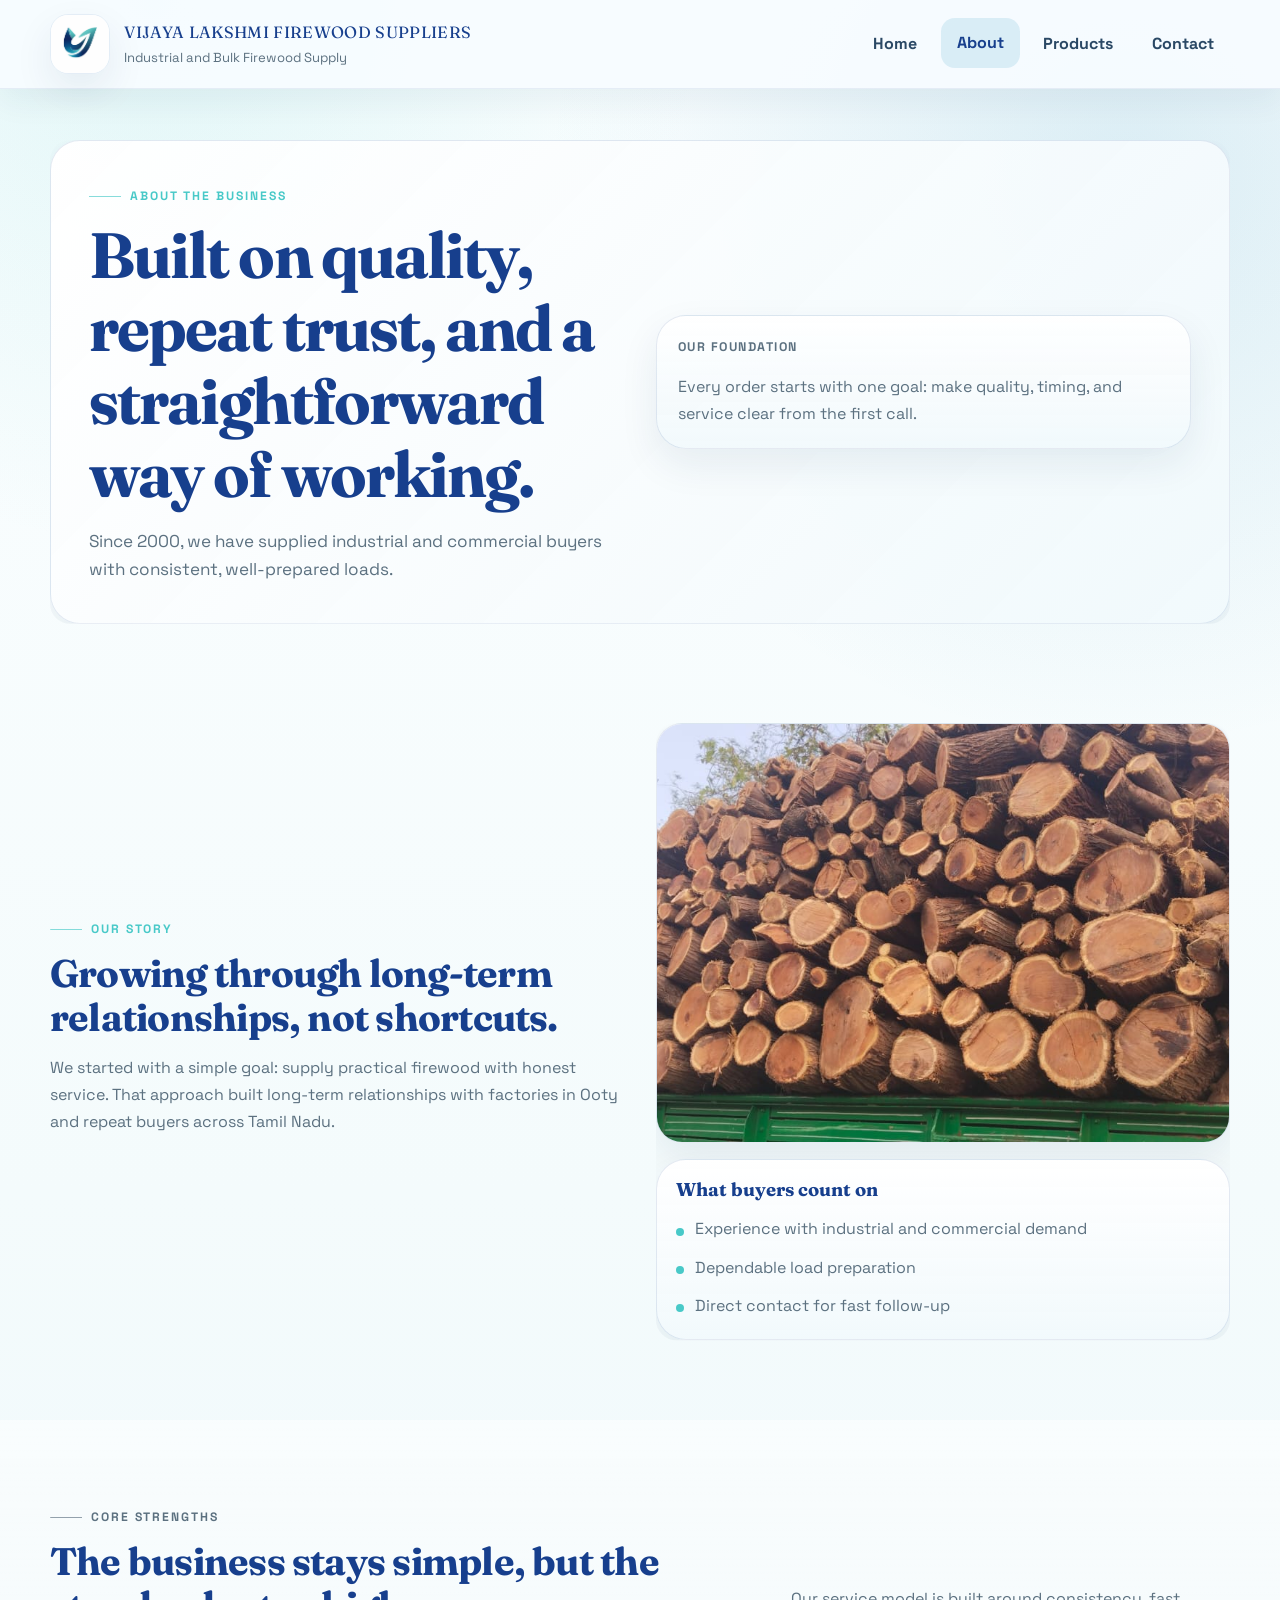
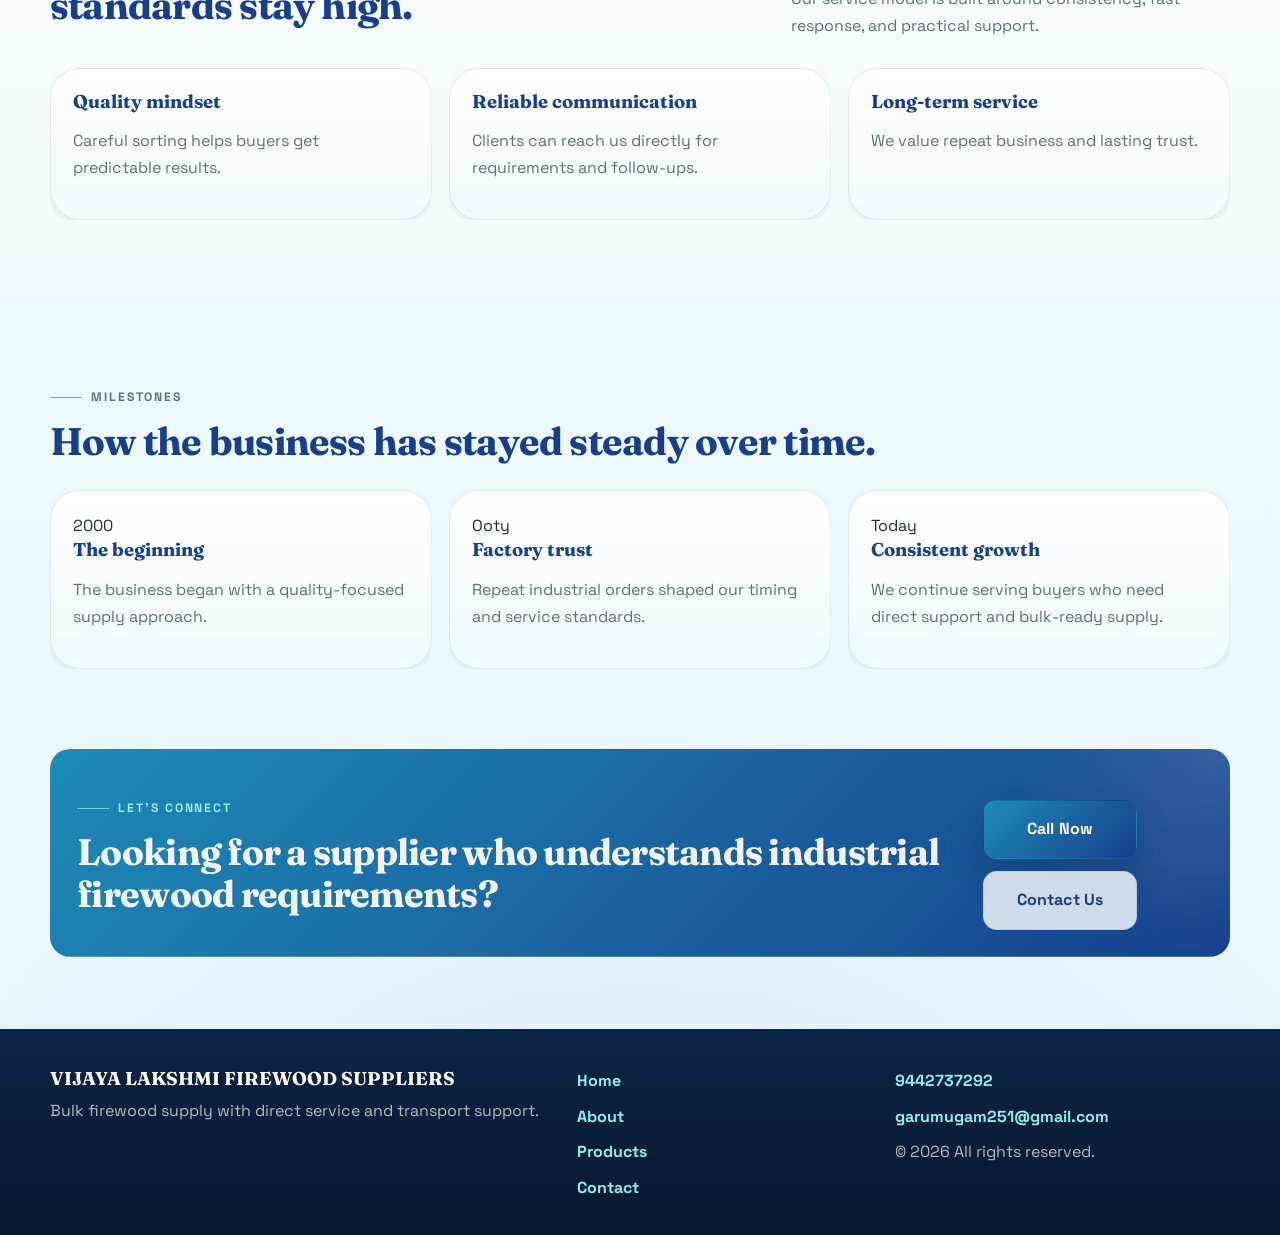
==== about.html @ 7704edf6 "update" ====
<!DOCTYPE html>
<html lang="en">
<head>
  <meta charset="UTF-8">
  <meta name="viewport" content="width=device-width, initial-scale=1.0">
  <title>About Us | VIJAYA LAKSHMI FIREWOOD SUPPLIERS</title>
  <meta name="description" content="Learn about VIJAYA LAKSHMI FIREWOOD SUPPLIERS, a quality-focused bulk firewood business serving industrial and commercial buyers since 2000.">
  <meta name="keywords" content="about firewood supplier, industrial firewood Tamil Nadu, bulk firewood business, Ooty firewood supplier">
  <link rel="preconnect" href="https://fonts.googleapis.com">
  <link rel="preconnect" href="https://fonts.gstatic.com" crossorigin>
  <link href="https://fonts.googleapis.com/css2?family=Fraunces:opsz,wght@9..144,600;9..144,700&family=Space+Grotesk:wght@400;500;700&display=swap" rel="stylesheet">
  <link rel="stylesheet" href="assets/css/styles.css">
</head>
<body data-page="about">
  <header class="site-header">
    <div class="container header-wrap">
      <a href="index.html" class="brand" aria-label="VIJAYA LAKSHMI FIREWOOD SUPPLIERS home">
        <img class="brand-logo" src="assets/images/business-logo.jpg" alt="VIJAYA LAKSHMI FIREWOOD SUPPLIERS logo">
        <span class="brand-copy">
          <span class="brand-name">VIJAYA LAKSHMI FIREWOOD SUPPLIERS</span>
          <span class="brand-tag">Industrial and Bulk Firewood Supply</span>
        </span>
      </a>

      <button class="nav-toggle" type="button" aria-expanded="false" aria-controls="primaryNav" aria-label="Open navigation">
        <span></span>
        <span></span>
        <span></span>
      </button>

      <div class="nav-panel" id="primaryNav">
        <nav class="site-nav" aria-label="Main navigation">
          <a data-page="home" href="index.html">Home</a>
          <a data-page="about" href="about.html">About</a>
          <a data-page="services" href="services.html">Products</a>
          <a data-page="contact" href="contact.html">Contact</a>
        </nav>
      </div>
    </div>
  </header>

  <main>
    <section class="page-hero">
      <div class="container page-hero-shell" data-reveal>
        <div>
          <p class="eyebrow">About the business</p>
          <h1>Built on quality, repeat trust, and a straightforward way of working.</h1>
          <p class="lead">Since 2000, we have supplied industrial and commercial buyers with consistent, well-prepared loads.</p>
        </div>
        <div class="hero-side-card">
          <p class="hero-side-label">Our foundation</p>
          <p>Every order starts with one goal: make quality, timing, and service clear from the first call.</p>
        </div>
      </div>
    </section>

    <section class="section">
      <div class="container split-layout">
        <div data-reveal>
          <p class="eyebrow">Our story</p>
          <h2>Growing through long-term relationships, not shortcuts.</h2>
          <p class="section-copy">We started with a simple goal: supply practical firewood with honest service. That approach built long-term relationships with factories in Ooty and repeat buyers across Tamil Nadu.</p>
        </div>

        <div class="visual-stack" data-reveal>
          <div class="visual-box">
            <img src="assets/images/about-firewood.jpg" alt="Organized stock of industrial firewood ready for supply">
          </div>
          <div class="feature-panel">
            <h3>What buyers count on</h3>
            <ul class="feature-list">
              <li>Experience with industrial and commercial demand</li>
              <li>Dependable load preparation</li>
              <li>Direct contact for fast follow-up</li>
            </ul>
          </div>
        </div>
      </div>
    </section>

    <section class="section section-soft">
      <div class="container">
        <div class="section-head section-head-split" data-reveal>
          <div>
            <p class="eyebrow">Core strengths</p>
            <h2>The business stays simple, but the standards stay high.</h2>
          </div>
          <p>Our service model is built around consistency, fast response, and practical support.</p>
        </div>

        <div class="card-grid" data-stagger>
          <article class="info-card" data-reveal>
            <h3>Quality mindset</h3>
            <p>Careful sorting helps buyers get predictable results.</p>
          </article>
          <article class="info-card" data-reveal>
            <h3>Reliable communication</h3>
            <p>Clients can reach us directly for requirements and follow-ups.</p>
          </article>
          <article class="info-card" data-reveal>
            <h3>Long-term service</h3>
            <p>We value repeat business and lasting trust.</p>
          </article>
        </div>
      </div>
    </section>

    <section class="section">
      <div class="container">
        <div class="section-head" data-reveal>
          <p class="eyebrow">Milestones</p>
          <h2>How the business has stayed steady over time.</h2>
        </div>

        <div class="timeline-grid" data-stagger>
          <article class="timeline-card" data-reveal>
            <span>2000</span>
            <h3>The beginning</h3>
            <p>The business began with a quality-focused supply approach.</p>
          </article>
          <article class="timeline-card" data-reveal>
            <span>Ooty</span>
            <h3>Factory trust</h3>
            <p>Repeat industrial orders shaped our timing and service standards.</p>
          </article>
          <article class="timeline-card" data-reveal>
            <span>Today</span>
            <h3>Consistent growth</h3>
            <p>We continue serving buyers who need direct support and bulk-ready supply.</p>
          </article>
        </div>
      </div>
    </section>

    <section class="cta-strip">
      <div class="container cta-strip-wrap" data-reveal>
        <div>
          <p class="eyebrow">Let's connect</p>
          <h2>Looking for a supplier who understands industrial firewood requirements?</h2>
        </div>
        <div class="hero-actions">
          <a class="btn btn-primary" href="tel:+919442737292">Call Now</a>
          <a class="btn btn-secondary" href="contact.html">Contact Us</a>
        </div>
      </div>
    </section>
  </main>

  <footer class="site-footer">
    <div class="container footer-grid">
      <div class="footer-brand">
        <h3>VIJAYA LAKSHMI FIREWOOD SUPPLIERS</h3>
        <p>Bulk firewood supply with direct service and transport support.</p>
      </div>
      <div class="footer-links">
        <a href="index.html">Home</a>
        <a href="about.html">About</a>
        <a href="services.html">Products</a>
        <a href="contact.html">Contact</a>
      </div>
      <div class="footer-contact">
        <a href="tel:+919442737292">9442737292</a>
        <a href="mailto:garumugam251@gmail.com">garumugam251@gmail.com</a>
        <p>&copy; <span id="year"></span> All rights reserved.</p>
      </div>
    </div>
  </footer>

  <script src="assets/js/script.js"></script>
</body>
</html>
---- assets/css/styles.css ----
:root {
  --bg: #f4fbfc;
  --bg-strong: #d8edf3;
  --surface: rgba(255, 255, 255, 0.95);
  --surface-strong: #ffffff;
  --surface-dark: #0f2f55;
  --text: #183343;
  --muted: #5c7180;
  --brand: #1d8bb8;
  --brand-strong: #173f8d;
  --accent: #48c9c8;
  --accent-soft: #d8f6f5;
  --border: rgba(23, 63, 141, 0.11);
  --shadow-soft: 0 16px 38px rgba(15, 47, 85, 0.08);
  --shadow-strong: 0 30px 72px rgba(15, 47, 85, 0.16);
  --radius-lg: 30px;
  --radius-md: 22px;
  --radius-sm: 14px;
  --container: 1180px;
}

*,
*::before,
*::after {
  box-sizing: border-box;
}

html {
  scroll-behavior: smooth;
}

body {
  margin: 0;
  font-family: "Space Grotesk", "Segoe UI", sans-serif;
  color: var(--text);
  line-height: 1.68;
  min-height: 100vh;
  overflow-x: hidden;
  background:
    radial-gradient(circle at 12% 0%, rgba(72, 201, 200, 0.14), transparent 18%),
    radial-gradient(circle at 88% 6%, rgba(29, 139, 184, 0.14), transparent 20%),
    radial-gradient(circle at 50% 110%, rgba(23, 63, 141, 0.08), transparent 28%),
    linear-gradient(180deg, #fbfeff 0%, var(--bg) 42%, #e8f6fb 100%);
  animation: page-fade-in 0.45s ease-out both;
}

img {
  display: block;
  max-width: 100%;
}

a {
  color: inherit;
  text-decoration: none;
}

button,
input,
select,
textarea {
  font: inherit;
}

.container {
  width: min(100% - 2rem, var(--container));
  margin: 0 auto;
}

.site-header {
  position: sticky;
  top: 0;
  z-index: 30;
  backdrop-filter: blur(18px);
  background: rgba(248, 252, 255, 0.9);
  border-bottom: 1px solid rgba(23, 63, 141, 0.08);
  box-shadow: 0 12px 32px rgba(15, 47, 85, 0.06);
}

.header-wrap {
  display: flex;
  align-items: center;
  justify-content: space-between;
  gap: 1.25rem;
  min-height: 88px;
  position: relative;
}

.brand {
  display: flex;
  align-items: center;
  gap: 0.9rem;
  min-width: 0;
}

.brand-logo {
  width: 60px;
  height: 60px;
  flex: 0 0 auto;
  object-fit: cover;
  border-radius: 18px;
  border: 1px solid rgba(23, 63, 141, 0.08);
  box-shadow: var(--shadow-soft);
}

.brand-copy {
  display: flex;
  flex-direction: column;
  min-width: 0;
}

.brand-name {
  font-family: "Fraunces", Georgia, serif;
  font-size: 1.02rem;
  color: var(--brand-strong);
  letter-spacing: 0.02em;
}

.brand-tag {
  font-size: 0.82rem;
  color: var(--muted);
}

.nav-toggle {
  display: none;
  width: 48px;
  height: 48px;
  padding: 0;
  border: 1px solid rgba(23, 63, 141, 0.1);
  border-radius: 16px;
  background: rgba(255, 255, 255, 0.82);
  color: var(--brand-strong);
  cursor: pointer;
  box-shadow: 0 10px 20px rgba(15, 47, 85, 0.06);
}

.nav-toggle span {
  display: block;
  width: 18px;
  height: 2px;
  margin: 4px auto;
  border-radius: 999px;
  background: currentColor;
  transition: transform 0.25s ease, opacity 0.25s ease;
}

.nav-panel {
  display: flex;
  align-items: center;
  gap: 1rem;
}

.site-nav {
  display: flex;
  align-items: center;
  gap: 0.45rem;
}

.site-nav a {
  padding: 0.72rem 1rem;
  border-radius: 14px;
  font-weight: 700;
  color: #2a4865;
  transition: background-color 0.22s ease, color 0.22s ease, transform 0.22s ease, box-shadow 0.22s ease;
}

.site-nav a:hover,
.site-nav a.active {
  background: rgba(29, 139, 184, 0.13);
  color: var(--brand-strong);
  transform: translateY(-1px);
}

.hero,
.page-hero,
.section,
.cta-strip {
  position: relative;
  isolation: isolate;
}

.hero {
  padding: clamp(4.2rem, 8vw, 7rem) 0 4rem;
}

.hero-layout,
.split-layout,
.page-hero-shell,
.contact-grid {
  display: grid;
  grid-template-columns: repeat(2, minmax(0, 1fr));
  gap: 2rem;
  align-items: center;
}

.hero-panel,
.hero-visual,
.info-card,
.service-card,
.timeline-card,
.contact-card,
.map-card,
.feature-panel,
.hero-side-card,
.visual-box,
.stat-card,
.promise-card {
  background: linear-gradient(180deg, rgba(255, 255, 255, 0.97), rgba(241, 249, 252, 0.93));
  border: 1px solid var(--border);
  border-radius: var(--radius-lg);
  box-shadow: var(--shadow-soft);
  transition: transform 0.22s ease, box-shadow 0.22s ease, border-color 0.22s ease;
}

.hero-panel:hover,
.hero-visual:hover,
.info-card:hover,
.service-card:hover,
.timeline-card:hover,
.contact-card:hover,
.map-card:hover,
.feature-panel:hover,
.hero-side-card:hover,
.visual-box:hover,
.stat-card:hover,
.promise-card:hover,
.page-hero-shell:hover {
  transform: translateY(-4px);
  box-shadow: var(--shadow-strong);
  border-color: rgba(29, 139, 184, 0.16);
}

.hero-panel {
  padding: clamp(1.8rem, 3.2vw, 2.8rem);
}

.hero-home .hero-panel {
  position: relative;
  overflow: hidden;
}

.hero-home .hero-panel::after {
  content: "";
  position: absolute;
  inset: auto 0 0;
  height: 5px;
  background: linear-gradient(90deg, transparent, var(--accent), var(--brand), transparent);
}

.eyebrow {
  display: inline-flex;
  align-items: center;
  gap: 0.55rem;
  margin: 0 0 0.75rem;
  color: var(--accent);
  text-transform: uppercase;
  letter-spacing: 0.16em;
  font-size: 0.76rem;
  font-weight: 800;
}

.eyebrow::before {
  content: "";
  width: 2rem;
  height: 1px;
  background: currentColor;
  opacity: 0.65;
}

h1,
h2,
h3 {
  margin-top: 0;
  line-height: 1.14;
  font-family: "Fraunces", Georgia, serif;
  color: var(--brand-strong);
}

h1 {
  margin-bottom: 1rem;
  font-size: clamp(2.5rem, 5vw, 5.2rem);
  letter-spacing: -0.03em;
}

h2 {
  margin-bottom: 0.8rem;
  font-size: clamp(1.9rem, 3vw, 3.15rem);
  letter-spacing: -0.02em;
}

h3 {
  margin-bottom: 0.45rem;
  font-size: 1.16rem;
}

.lead,
.section-copy,
.section-head p,
.info-card p,
.service-content p,
.timeline-card p,
.feature-panel p,
.feature-list,
.process-list li p,
.contact-card p,
.map-card p,
.hero-side-card p,
.stat-card p,
.promise-card p {
  color: var(--muted);
}

.lead {
  margin: 0;
  max-width: 62ch;
  font-size: 1.07rem;
}

.hero-actions {
  display: flex;
  flex-wrap: wrap;
  gap: 0.8rem;
  margin-top: 1.5rem;
}

.btn {
  display: inline-flex;
  align-items: center;
  justify-content: center;
  min-width: 154px;
  padding: 0.92rem 1.28rem;
  border: 1px solid transparent;
  border-radius: 14px;
  font-weight: 700;
  letter-spacing: 0.01em;
  transition: transform 0.22s ease, box-shadow 0.22s ease, background-color 0.22s ease, border-color 0.22s ease;
}

.btn:hover {
  transform: translateY(-2px);
}

.btn-primary {
  color: #fffaf5;
  background: linear-gradient(135deg, var(--brand), var(--brand-strong));
  box-shadow: 0 16px 34px rgba(15, 45, 37, 0.24);
}

.btn-secondary {
  color: var(--brand-strong);
  background: rgba(255, 255, 255, 0.8);
  border-color: rgba(29, 139, 184, 0.14);
}

.btn-block {
  width: 100%;
  margin-top: 1rem;
}

.hero-tags {
  display: flex;
  flex-wrap: wrap;
  gap: 0.65rem;
  margin-top: 1.2rem;
}

.hero-tags span {
  display: inline-flex;
  align-items: center;
  padding: 0.45rem 0.8rem;
  border-radius: 999px;
  background: rgba(29, 139, 184, 0.07);
  border: 1px solid rgba(29, 139, 184, 0.08);
  color: var(--brand-strong);
  font-size: 0.84rem;
  font-weight: 700;
}

.stat-grid,
.card-grid,
.service-grid,
.timeline-grid,
.promise-grid {
  display: grid;
  grid-template-columns: repeat(3, minmax(0, 1fr));
  gap: 1.1rem;
}

.stat-grid {
  margin-top: 1.45rem;
}

.stat-card {
  padding: 1.05rem 1rem;
  border-radius: var(--radius-md);
}

.stat-label {
  display: inline-block;
  margin-bottom: 0.3rem;
  font-size: 0.75rem;
  font-weight: 800;
  color: var(--accent);
  letter-spacing: 0.12em;
  text-transform: uppercase;
}

.stat-card strong {
  display: block;
  color: var(--brand-strong);
  font-size: 1.12rem;
}

.stat-card p {
  margin: 0.35rem 0 0;
  font-size: 0.9rem;
}

.hero-visual {
  padding: 0.95rem;
}

.image-frame,
.visual-box {
  overflow: hidden;
  border-radius: calc(var(--radius-lg) - 4px);
}

.image-frame img,
.visual-box img,
.service-card img {
  width: 100%;
  height: 100%;
  object-fit: cover;
  object-position: center;
}

.hero-visual .image-frame {
  min-height: 460px;
}

.media-card {
  margin-top: 1rem;
  padding: 1rem 1.1rem;
  border-radius: var(--radius-md);
  background: linear-gradient(135deg, rgba(23, 63, 141, 0.96), rgba(15, 47, 85, 0.98));
  color: rgba(255, 252, 247, 0.92);
}

.media-card-label,
.hero-side-label {
  margin: 0 0 0.35rem;
  font-size: 0.78rem;
  font-weight: 800;
  letter-spacing: 0.12em;
  text-transform: uppercase;
  color: #9af1ef;
}

.media-card p:last-child {
  margin: 0;
  color: inherit;
}

.section {
  padding: 5rem 0;
}

.section-soft {
  background:
    linear-gradient(180deg, rgba(255, 255, 255, 0.52), rgba(255, 255, 255, 0.26));
}

.section-dark {
  background:
    radial-gradient(circle at top right, rgba(72, 201, 200, 0.09), transparent 22%),
    linear-gradient(135deg, #12315e 0%, #0d2240 100%);
  color: rgba(255, 252, 247, 0.92);
}

.section-dark h2,
.section-dark h3,
.section-dark .promise-card p {
  color: rgba(255, 252, 247, 0.92);
}

.section-dark .eyebrow {
  color: #9af1ef;
}

.section-dark .promise-card {
  background: rgba(255, 255, 255, 0.08);
  border-color: rgba(255, 255, 255, 0.14);
  box-shadow: none;
}

.section-head {
  margin-bottom: 1.7rem;
}

.section-head-split {
  display: grid;
  grid-template-columns: minmax(0, 1.3fr) minmax(250px, 0.8fr);
  gap: 1.8rem;
  align-items: end;
}

.section-head-split > div {
  flex: 1;
}

.section-head-split > p {
  margin: 0;
}

.info-card,
.timeline-card,
.promise-card {
  padding: 1.35rem;
}

.service-card {
  overflow: hidden;
}

.service-media {
  position: relative;
  overflow: hidden;
  background: linear-gradient(135deg, rgba(72, 201, 200, 0.15), rgba(29, 139, 184, 0.08));
}

.service-media img {
  display: block;
  width: 100%;
  height: auto;
  aspect-ratio: 16 / 9;
}

.service-media::after {
  content: "";
  position: absolute;
  inset: auto 0 0;
  height: 44%;
  background: linear-gradient(180deg, transparent, rgba(13, 34, 64, 0.52));
  pointer-events: none;
}

.service-badge {
  position: absolute;
  left: 1rem;
  bottom: 1rem;
  z-index: 1;
  display: inline-flex;
  align-items: center;
  padding: 0.5rem 0.8rem;
  border-radius: 999px;
  background: rgba(15, 47, 85, 0.82);
  color: #fffaf5;
  font-size: 0.74rem;
  font-weight: 800;
  letter-spacing: 0.08em;
  text-transform: uppercase;
  backdrop-filter: blur(10px);
  box-shadow: 0 16px 26px rgba(13, 34, 64, 0.18);
  transition: transform 0.22s ease, background-color 0.22s ease;
}

.service-card:hover .service-badge {
  transform: translateY(-2px);
  background: rgba(23, 63, 141, 0.92);
}

.service-content {
  padding: 1.2rem;
}

.service-content p {
  margin: 0;
}

.process-list,
.feature-list,
.contact-list {
  list-style: none;
  margin: 1rem 0 0;
  padding: 0;
}

.process-list {
  display: grid;
  gap: 0.9rem;
}

.process-list li {
  display: grid;
  grid-template-columns: 72px 1fr;
  gap: 1rem;
  padding: 1.05rem;
  border-radius: 20px;
  background: linear-gradient(180deg, rgba(255, 255, 255, 0.96), rgba(249, 246, 239, 0.94));
  border: 1px solid var(--border);
  box-shadow: var(--shadow-soft);
}

.process-list li span {
  display: inline-flex;
  align-items: center;
  justify-content: center;
  width: 70px;
  height: 70px;
  border-radius: 20px;
  background: linear-gradient(135deg, var(--brand), var(--brand-strong));
  color: #fffaf5;
  font-weight: 800;
}

.process-list li strong {
  display: block;
  margin-bottom: 0.3rem;
  color: var(--brand-strong);
}

.process-list li p {
  margin: 0;
}

.visual-stack {
  display: grid;
  gap: 1rem;
}

.visual-box {
  min-height: 420px;
}

.feature-panel {
  padding: 1.2rem;
}

.feature-list {
  display: grid;
  gap: 0.72rem;
}

.feature-list li {
  position: relative;
  padding-left: 1.2rem;
  color: var(--muted);
}

.feature-list li::before {
  content: "";
  position: absolute;
  left: 0;
  top: 0.7rem;
  width: 0.5rem;
  height: 0.5rem;
  border-radius: 999px;
  background: var(--accent);
}

.feature-list-tight {
  margin-top: 1.1rem;
}

.page-hero {
  padding: 3.2rem 0 1.2rem;
}

.page-hero-shell {
  padding: clamp(1.6rem, 3vw, 2.4rem);
  background:
    linear-gradient(135deg, rgba(255, 255, 255, 0.96), rgba(241, 249, 252, 0.92));
  border: 1px solid var(--border);
  border-radius: var(--radius-lg);
  box-shadow: var(--shadow-soft);
}

.services-hero-shell {
  align-items: stretch;
}

.hero-side-card {
  padding: 1.3rem;
}

.hero-side-card p:last-child {
  margin-bottom: 0;
}

.services-intro {
  position: relative;
  overflow: hidden;
  display: flex;
  flex-direction: column;
  justify-content: center;
  gap: 0.9rem;
  padding: 1.45rem;
  background:
    radial-gradient(circle at 18% 18%, rgba(72, 201, 200, 0.18), transparent 32%),
    radial-gradient(circle at 82% 16%, rgba(29, 139, 184, 0.22), transparent 28%),
    linear-gradient(145deg, rgba(15, 47, 85, 0.98), rgba(23, 63, 141, 0.92));
  color: rgba(255, 252, 247, 0.96);
}

.services-intro::before,
.services-intro::after {
  content: "";
  position: absolute;
  border-radius: 999px;
  pointer-events: none;
}

.services-intro::before {
  inset: auto -16% -20% auto;
  width: 11rem;
  height: 11rem;
  background: radial-gradient(circle, rgba(72, 201, 200, 0.26), transparent 70%);
  animation: intro-glow 5.4s ease-in-out infinite alternate;
}

.services-intro::after {
  inset: -18% auto auto -12%;
  width: 8rem;
  height: 8rem;
  background: radial-gradient(circle, rgba(255, 255, 255, 0.12), transparent 72%);
  animation: intro-float 6.8s ease-in-out infinite alternate;
}

.services-intro-logo {
  width: 96px;
  height: 96px;
  object-fit: cover;
  border-radius: 26px;
  border: 1px solid rgba(255, 255, 255, 0.16);
  box-shadow: 0 18px 34px rgba(6, 18, 34, 0.26);
  animation: logo-pop 0.95s cubic-bezier(0.16, 1, 0.3, 1) both 0.08s;
}

.services-intro-name {
  margin: 0;
  font-family: "Fraunces", Georgia, serif;
  font-size: clamp(1.35rem, 2.1vw, 2rem);
  line-height: 1.12;
  letter-spacing: 0.01em;
  color: #fffaf5;
  animation: intro-copy 0.82s cubic-bezier(0.16, 1, 0.3, 1) both 0.16s;
}

.services-intro-tagline {
  margin: 0;
  color: rgba(255, 252, 247, 0.84);
  animation: intro-copy 0.82s cubic-bezier(0.16, 1, 0.3, 1) both 0.24s;
}

.services-intro-pills {
  display: flex;
  flex-wrap: wrap;
  gap: 0.55rem;
  margin-top: 0.15rem;
  animation: intro-copy 0.82s cubic-bezier(0.16, 1, 0.3, 1) both 0.32s;
}

.services-intro-pills span {
  display: inline-flex;
  align-items: center;
  padding: 0.48rem 0.75rem;
  border-radius: 999px;
  background: rgba(255, 255, 255, 0.1);
  border: 1px solid rgba(255, 255, 255, 0.14);
  color: #fffaf5;
  font-size: 0.8rem;
  font-weight: 700;
}

.hero-side-link {
  display: block;
  margin-top: 0.5rem;
  font-weight: 700;
  color: var(--brand);
}

.contact-grid {
  align-items: start;
}

.contact-card,
.map-card {
  padding: 1.35rem;
}

.contact-item + .contact-item {
  margin-top: 1rem;
}

.contact-item h3 {
  margin: 0 0 0.18rem;
}

.contact-item p {
  margin: 0;
}

.contact-item a {
  font-weight: 700;
  color: var(--brand);
}

.status-line {
  margin: 1rem 0 0;
  padding: 0.8rem 0.95rem;
  border-radius: 16px;
  font-size: 0.92rem;
  font-weight: 700;
}

.status-line.open {
  color: #0e6b6f;
  background: #e0fbfb;
  border: 1px solid #c0efef;
}

.status-line.closed {
  color: #2f5d8a;
  background: #e6f1fb;
  border: 1px solid #c9dcf2;
}

.inquiry-form {
  margin-top: 1rem;
}

.form-grid {
  display: grid;
  grid-template-columns: repeat(2, minmax(0, 1fr));
  gap: 0.9rem;
}

.form-field {
  display: flex;
  flex-direction: column;
  gap: 0.42rem;
}

.form-field span {
  font-size: 0.9rem;
  font-weight: 700;
  color: var(--brand-strong);
}

.form-field input,
.form-field select,
.form-field textarea {
  width: 100%;
  padding: 0.9rem 1rem;
  border: 1px solid rgba(23, 63, 141, 0.12);
  border-radius: 16px;
  background: rgba(255, 255, 255, 0.88);
  color: var(--text);
  transition: border-color 0.2s ease, box-shadow 0.2s ease, transform 0.2s ease;
}

.form-field input:focus,
.form-field select:focus,
.form-field textarea:focus {
  outline: 2px solid rgba(29, 139, 184, 0.22);
  border-color: rgba(29, 139, 184, 0.5);
  box-shadow: 0 0 0 4px rgba(29, 139, 184, 0.08);
}

.form-feedback {
  margin: 0.85rem 0 0;
  min-height: 1.5rem;
  font-weight: 700;
}

.form-feedback.error {
  color: #9c3d2d;
}

.form-feedback.success {
  color: #1f6a4b;
}

.map-card iframe {
  width: 100%;
  min-height: 420px;
  margin-top: 0.8rem;
  border: 0;
  border-radius: 22px;
}

.cta-strip {
  padding: 0 0 4.5rem;
}

.cta-strip-wrap {
  display: flex;
  justify-content: space-between;
  align-items: center;
  gap: 1.4rem;
  padding: 1.7rem;
  background:
    radial-gradient(circle at top right, rgba(255, 255, 255, 0.12), transparent 18%),
    linear-gradient(135deg, var(--brand), var(--brand-strong));
  color: rgba(255, 252, 247, 0.94);
}

.cta-strip-wrap h2 {
  margin-bottom: 0;
  color: rgba(255, 252, 247, 0.94);
  font-size: clamp(1.5rem, 3vw, 2.3rem);
}

.cta-strip-wrap .eyebrow {
  color: #9af1ef;
}

.site-footer {
  padding: 2.4rem 0 2.1rem;
  background: linear-gradient(180deg, #0c2446, #08182f);
  color: rgba(255, 252, 247, 0.82);
}

.footer-grid {
  display: grid;
  grid-template-columns: 1.2fr 0.7fr 0.8fr;
  gap: 1.5rem;
  align-items: start;
}

.footer-brand h3 {
  margin-bottom: 0.55rem;
  color: #fffaf5;
}

.footer-brand p,
.footer-contact p {
  margin: 0;
  color: rgba(255, 252, 247, 0.7);
}

.footer-links,
.footer-contact {
  display: grid;
  gap: 0.55rem;
}

.footer-links a,
.footer-contact a {
  color: #8feeed;
  font-weight: 700;
}

.scroll-progress {
  position: fixed;
  top: 0;
  left: 0;
  z-index: 60;
  width: 100%;
  height: 4px;
  pointer-events: none;
}

.scroll-progress span {
  display: block;
  width: 0;
  height: 100%;
  background: linear-gradient(90deg, var(--accent), #7ddfe2, var(--brand));
}

[data-reveal],
.site-header,
.page-hero-shell > *,
.hero-layout > *,
.split-layout > *,
.section-head,
.cta-strip-wrap,
.footer-grid {
  will-change: opacity, transform, filter;
}

[data-reveal] {
  opacity: 0;
  transform: translateY(26px) scale(0.985);
  clip-path: inset(0 0 12% 0 round 20px);
  filter: blur(6px);
  transition:
    opacity 0.75s cubic-bezier(0.16, 1, 0.3, 1),
    transform 0.75s cubic-bezier(0.16, 1, 0.3, 1),
    filter 0.75s cubic-bezier(0.16, 1, 0.3, 1),
    clip-path 0.75s cubic-bezier(0.16, 1, 0.3, 1);
}

[data-reveal].is-visible {
  opacity: 1;
  transform: translateY(0) scale(1);
  clip-path: inset(0 0 0 0 round 20px);
  filter: blur(0);
}

.site-header {
  animation: slide-down 0.7s cubic-bezier(0.16, 1, 0.3, 1) both;
  animation-delay: 0.04s;
}

.page-hero-shell > *:first-child,
.hero-layout > *:first-child,
.split-layout > *:first-child {
  animation: rise-up 0.85s cubic-bezier(0.16, 1, 0.3, 1) both;
  animation-delay: 0.08s;
}

.page-hero-shell > *:last-child,
.hero-layout > *:last-child,
.split-layout > *:last-child {
  animation: rise-up 0.85s cubic-bezier(0.16, 1, 0.3, 1) both;
  animation-delay: 0.18s;
}

.section-head,
.cta-strip-wrap,
.footer-grid {
  animation: rise-up 0.75s cubic-bezier(0.16, 1, 0.3, 1) both;
  animation-delay: 0.1s;
}

@keyframes page-fade-in {
  from {
    opacity: 0;
  }

  to {
    opacity: 1;
  }
}

@keyframes slide-down {
  from {
    opacity: 0;
    transform: translateY(-20px) scale(0.99);
    filter: blur(5px);
  }

  70% {
    opacity: 1;
    transform: translateY(2px) scale(1.003);
    filter: blur(0);
  }

  to {
    opacity: 1;
    transform: translateY(0);
    filter: blur(0);
  }
}

@keyframes rise-up {
  from {
    opacity: 0;
    transform: translateY(28px) scale(0.985);
    filter: blur(6px);
  }

  72% {
    opacity: 1;
    transform: translateY(-2px) scale(1.002);
    filter: blur(0);
  }

  to {
    opacity: 1;
    transform: translateY(0);
    filter: blur(0);
  }
}

@keyframes intro-copy {
  from {
    opacity: 0;
    transform: translateY(14px);
    filter: blur(4px);
  }

  to {
    opacity: 1;
    transform: translateY(0);
    filter: blur(0);
  }
}

@keyframes logo-pop {
  from {
    opacity: 0;
    transform: translateY(22px) scale(0.82) rotate(-6deg);
    filter: blur(6px);
  }

  72% {
    opacity: 1;
    transform: translateY(-2px) scale(1.03) rotate(1deg);
    filter: blur(0);
  }

  to {
    opacity: 1;
    transform: translateY(0) scale(1) rotate(0);
    filter: blur(0);
  }
}

@keyframes intro-glow {
  from {
    transform: scale(0.92) translateY(8px);
    opacity: 0.5;
  }

  to {
    transform: scale(1.02) translateY(0);
    opacity: 1;
  }
}

@keyframes intro-float {
  from {
    transform: translate3d(0, 8px, 0);
    opacity: 0.6;
  }

  to {
    transform: translate3d(0, -6px, 0);
    opacity: 1;
  }
}

@media (prefers-reduced-motion: reduce) {
  *,
  *::before,
  *::after {
    animation-duration: 0.01ms !important;
    animation-iteration-count: 1 !important;
    transition-duration: 0.01ms !important;
    scroll-behavior: auto !important;
  }

  body,
  .site-header,
  .page-hero-shell > *,
  .hero-layout > *,
  .split-layout > *,
  .section-head,
  .cta-strip-wrap,
  .footer-grid,
  [data-reveal] {
    animation: none !important;
    opacity: 1 !important;
    transform: none !important;
    filter: none !important;
  }
}

@media (max-width: 1100px) {
  .hero-layout,
  .split-layout,
  .page-hero-shell,
  .contact-grid,
  .footer-grid {
    grid-template-columns: 1fr;
  }

  .section-head-split {
    grid-template-columns: 1fr;
    align-items: start;
  }
}

@media (max-width: 900px) {
  .card-grid,
  .service-grid,
  .timeline-grid,
  .promise-grid,
  .stat-grid {
    grid-template-columns: repeat(2, minmax(0, 1fr));
  }

  .nav-toggle {
    display: inline-block;
    margin-left: auto;
  }

  .nav-panel {
    position: absolute;
    top: calc(100% + 0.7rem);
    left: 0;
    right: auto;
    width: min(84vw, 320px);
    display: flex;
    flex-direction: column;
    align-items: stretch;
    padding: 1rem;
    border-radius: 24px;
    background: rgba(248, 252, 255, 0.98);
    border: 1px solid rgba(23, 63, 141, 0.08);
    box-shadow: var(--shadow-strong);
    transform: translateX(-110%);
    opacity: 0;
    pointer-events: none;
    transition: transform 0.28s ease, opacity 0.28s ease;
  }

  .nav-panel.is-open {
    transform: translateX(0);
    opacity: 1;
    pointer-events: auto;
  }

  .site-nav {
    flex-direction: column;
    align-items: stretch;
  }

  .site-nav a {
    width: 100%;
  }
}

@media (max-width: 700px) {
  .container {
    width: min(100% - 1.2rem, var(--container));
  }

  .header-wrap,
  .cta-strip-wrap {
    align-items: flex-start;
  }

  .header-wrap {
    align-items: center;
  }

  .cta-strip-wrap {
    flex-direction: column;
  }

  .card-grid,
  .service-grid,
  .timeline-grid,
  .promise-grid,
  .stat-grid,
  .form-grid {
    grid-template-columns: 1fr;
  }

  .process-list li {
    grid-template-columns: 1fr;
  }

  .process-list li span {
    width: 58px;
    height: 58px;
    border-radius: 18px;
  }

  .visual-box,
  .hero-visual .image-frame {
    min-height: 300px;
  }
}

@media (max-width: 560px) {
  .header-wrap {
    min-height: 76px;
    align-items: center;
  }

  .brand-logo {
    width: 50px;
    height: 50px;
  }

  .brand-name {
    font-size: 0.9rem;
  }

  .brand-tag {
    font-size: 0.8rem;
  }

  h1 {
    font-size: clamp(2rem, 10vw, 3rem);
  }

  h2 {
    font-size: clamp(1.55rem, 7vw, 2.1rem);
  }

  .hero-panel,
  .hero-visual,
  .contact-card,
  .map-card,
  .info-card,
  .service-card,
  .timeline-card,
  .feature-panel,
  .hero-side-card,
  .cta-strip-wrap,
  .page-hero-shell {
    border-radius: 22px;
  }

  .services-intro {
    padding: 1.2rem;
  }

  .services-intro-logo {
    width: 80px;
    height: 80px;
    border-radius: 22px;
  }

  .services-intro-name {
    font-size: 1.18rem;
  }

  .service-badge {
    left: 0.75rem;
    bottom: 0.75rem;
    padding: 0.42rem 0.68rem;
    font-size: 0.68rem;
  }
}
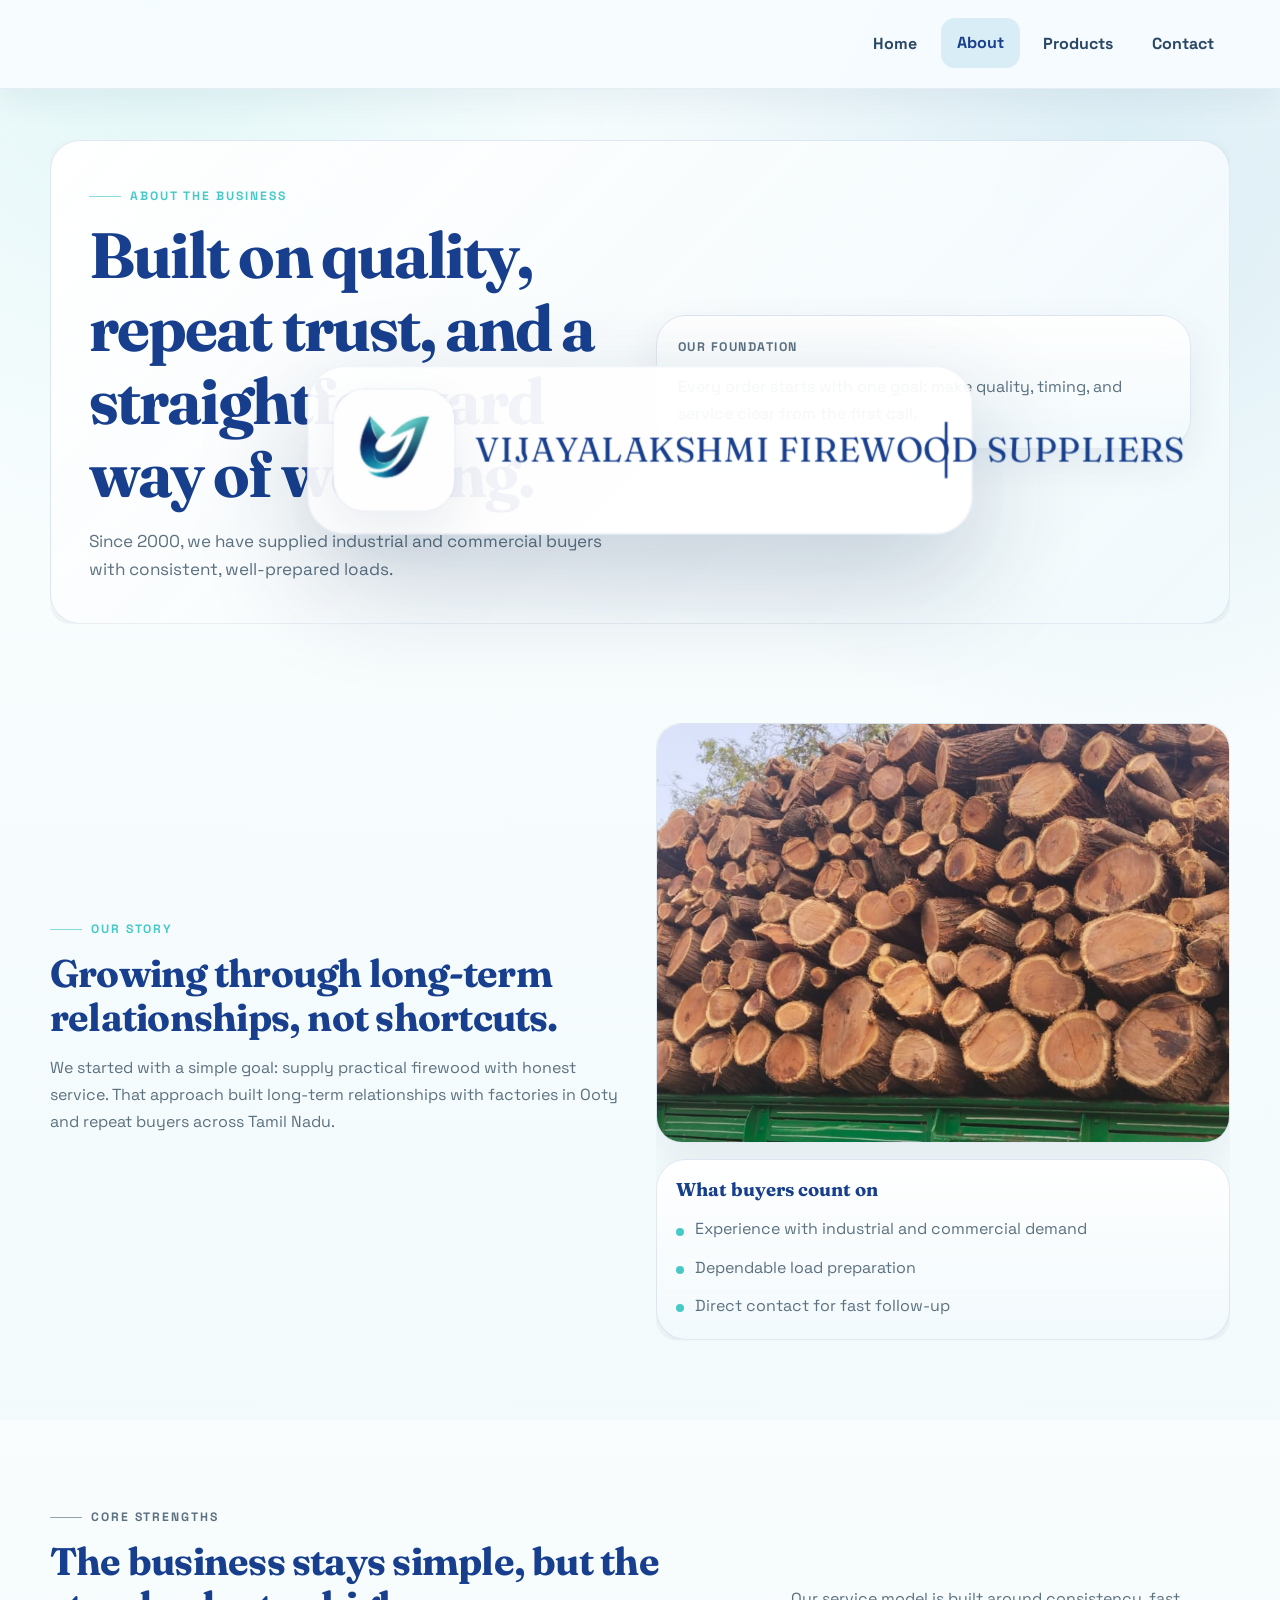
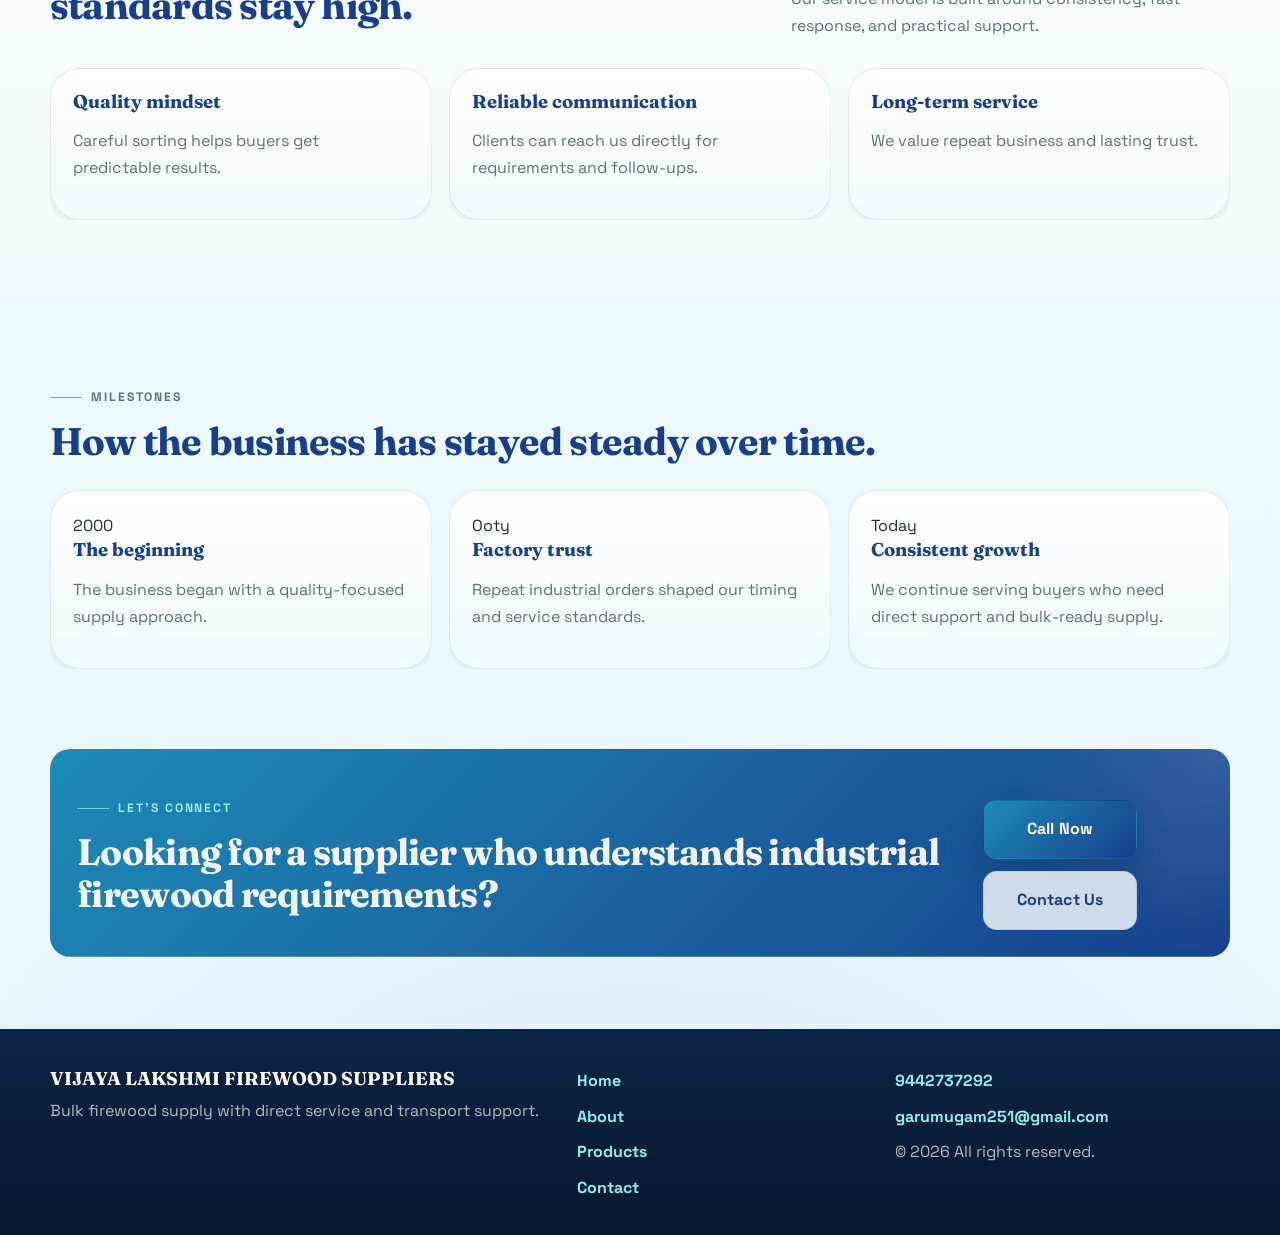
==== commit 81aa8b7e: "update" ====
--- a/about.html
+++ b/about.html
@@ -6,6 +6,21 @@
   <title>About Us | VIJAYA LAKSHMI FIREWOOD SUPPLIERS</title>
   <meta name="description" content="Learn about VIJAYA LAKSHMI FIREWOOD SUPPLIERS, a quality-focused bulk firewood business serving industrial and commercial buyers since 2000.">
   <meta name="keywords" content="about firewood supplier, industrial firewood Tamil Nadu, bulk firewood business, Ooty firewood supplier">
+  <script>
+    (function () {
+      try {
+        if (window.matchMedia("(prefers-reduced-motion: reduce)").matches) {
+          return;
+        }
+
+        if (!window.localStorage.getItem("vlf_brand_intro_seen_v3")) {
+          document.documentElement.classList.add("brand-intro-first-visit");
+        }
+      } catch (error) {
+        // If storage is unavailable, skip the intro to keep the page stable.
+      }
+    })();
+  </script>
   <link rel="preconnect" href="https://fonts.googleapis.com">
   <link rel="preconnect" href="https://fonts.gstatic.com" crossorigin>
   <link href="https://fonts.googleapis.com/css2?family=Fraunces:opsz,wght@9..144,600;9..144,700&family=Space+Grotesk:wght@400;500;700&display=swap" rel="stylesheet">
@@ -18,7 +33,6 @@
         <img class="brand-logo" src="assets/images/business-logo.jpg" alt="VIJAYA LAKSHMI FIREWOOD SUPPLIERS logo">
         <span class="brand-copy">
           <span class="brand-name">VIJAYA LAKSHMI FIREWOOD SUPPLIERS</span>
-          <span class="brand-tag">Industrial and Bulk Firewood Supply</span>
         </span>
       </a>
 
--- a/assets/css/styles.css
+++ b/assets/css/styles.css
@@ -120,6 +120,61 @@
   color: var(--muted);
 }
 
+.brand-intro-first-visit .site-header .brand {
+  visibility: hidden;
+  pointer-events: none;
+}
+
+.brand-intro-overlay {
+  position: fixed;
+  inset: 0;
+  z-index: 90;
+  pointer-events: none;
+  overflow: hidden;
+}
+
+.brand-intro-clone {
+  position: fixed;
+  z-index: 91;
+  display: flex;
+  align-items: center;
+  gap: 0.9rem;
+  padding: 1rem 1.15rem;
+  border: 1px solid rgba(23, 63, 141, 0.08);
+  border-radius: 28px;
+  background: rgba(255, 255, 255, 0.94);
+  box-shadow: 0 32px 84px rgba(15, 47, 85, 0.22);
+  transform-origin: center center;
+  will-change: transform, opacity, filter;
+  transition: transform 1.15s ease-in-out, left 1.15s ease-in-out, top 1.15s ease-in-out, width 1.15s ease-in-out, height 1.15s ease-in-out;
+}
+
+.brand-intro-clone .brand-copy {
+  min-width: 0;
+  max-width: min(22rem, calc(100vw - 9rem));
+}
+
+.brand-intro-clone .brand-name {
+  white-space: nowrap;
+  font-size: clamp(1rem, 2.5vw, 1.6rem);
+  letter-spacing: 0.02em;
+  border-right: 0 solid transparent;
+}
+
+.brand-intro-clone .brand-logo {
+  width: 92px;
+  height: 92px;
+  border-radius: 24px;
+}
+
+.brand-intro-clone.is-typing .brand-name {
+  padding-right: 0.08em;
+  border-right-width: 2px;
+  border-right-style: solid;
+  border-right-color: currentColor;
+  animation: intro-cursor-blink 0.75s step-end infinite;
+}
+
 .nav-toggle {
   display: none;
   width: 48px;
@@ -1132,6 +1187,18 @@
   }
 }
 
+@keyframes intro-cursor-blink {
+  0%,
+  49% {
+    border-right-color: currentColor;
+  }
+
+  50%,
+  100% {
+    border-right-color: transparent;
+  }
+}
+
 @media (prefers-reduced-motion: reduce) {
   *,
   *::before,
@@ -1307,18 +1374,20 @@
     border-radius: 22px;
   }
 
-  .services-intro {
-    padding: 1.2rem;
-  }
-
-  .services-intro-logo {
-    width: 80px;
-    height: 80px;
+  .brand-intro-clone {
+    gap: 0.7rem;
+    padding: 0.82rem 0.92rem;
     border-radius: 22px;
   }
 
-  .services-intro-name {
-    font-size: 1.18rem;
+  .brand-intro-clone .brand-logo {
+    width: 64px;
+    height: 64px;
+    border-radius: 18px;
+  }
+
+  .brand-intro-clone .brand-name {
+    font-size: 0.84rem;
   }
 
   .service-badge {
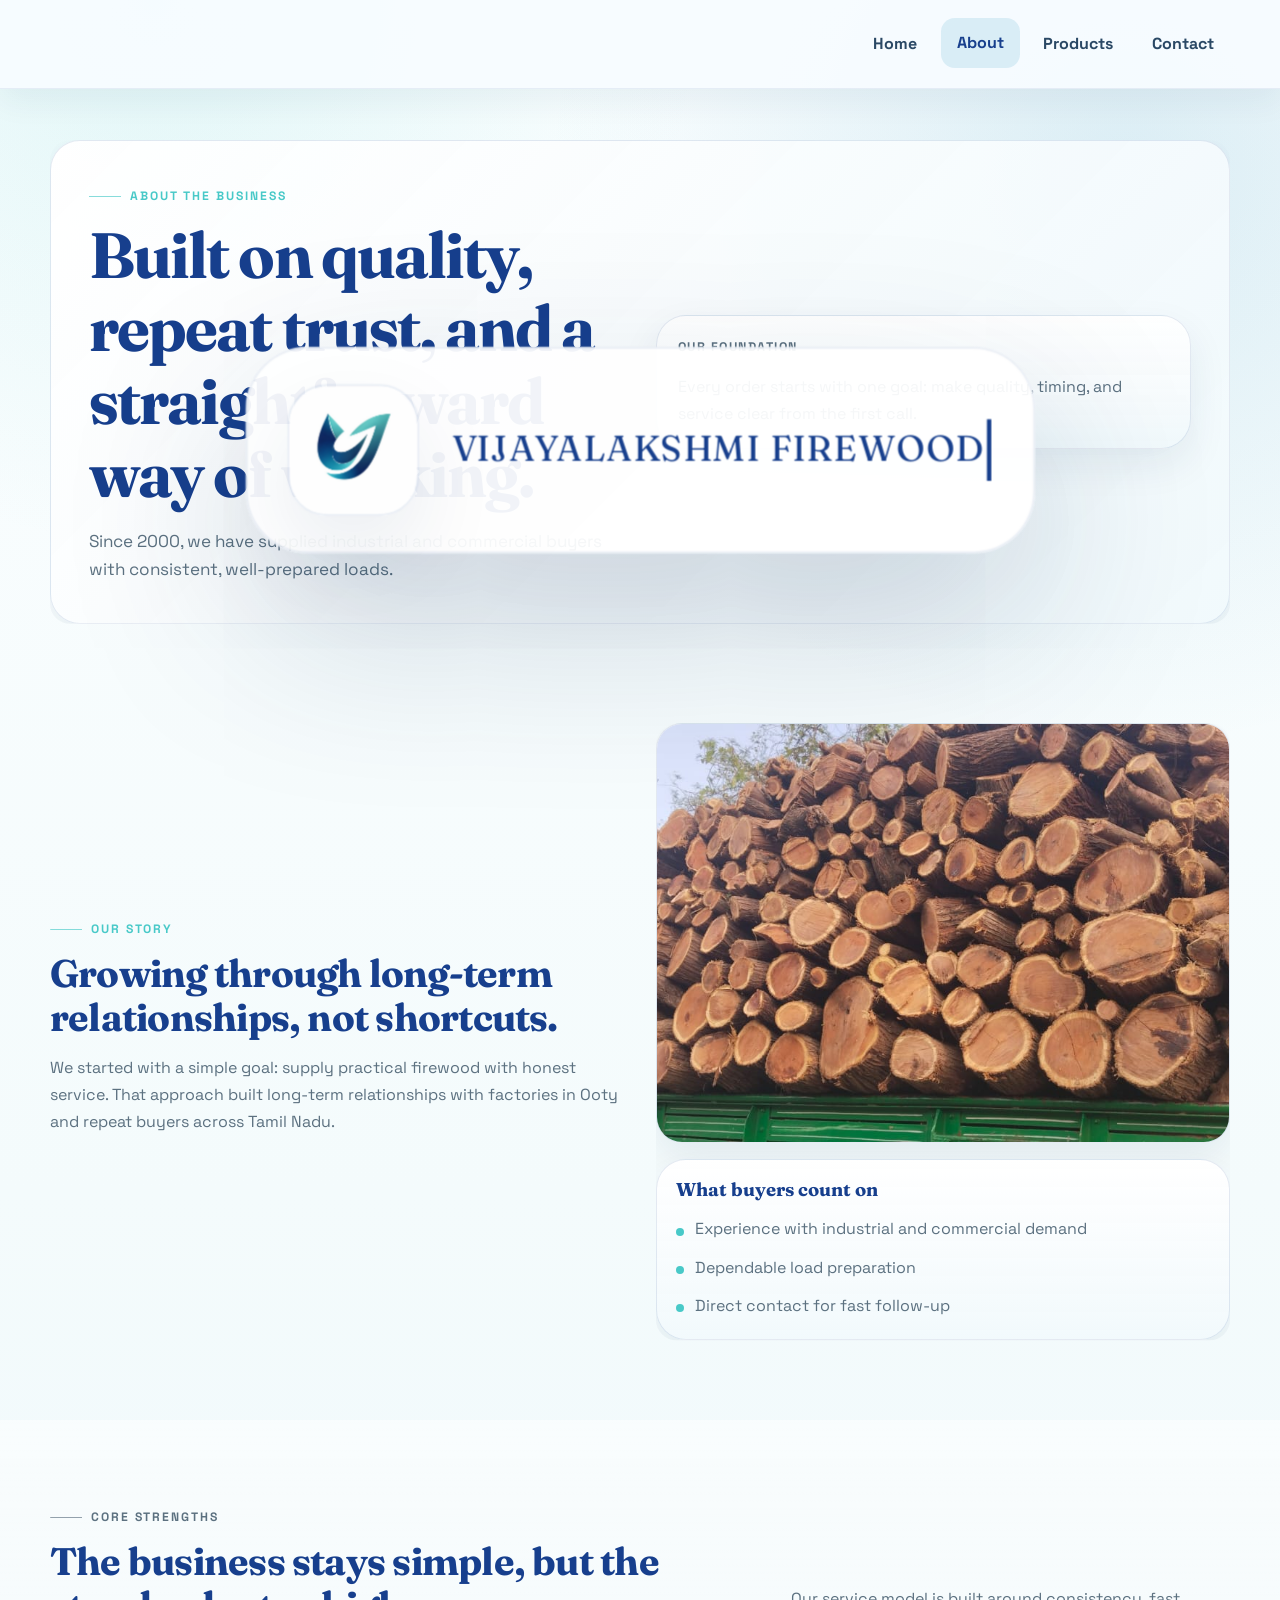
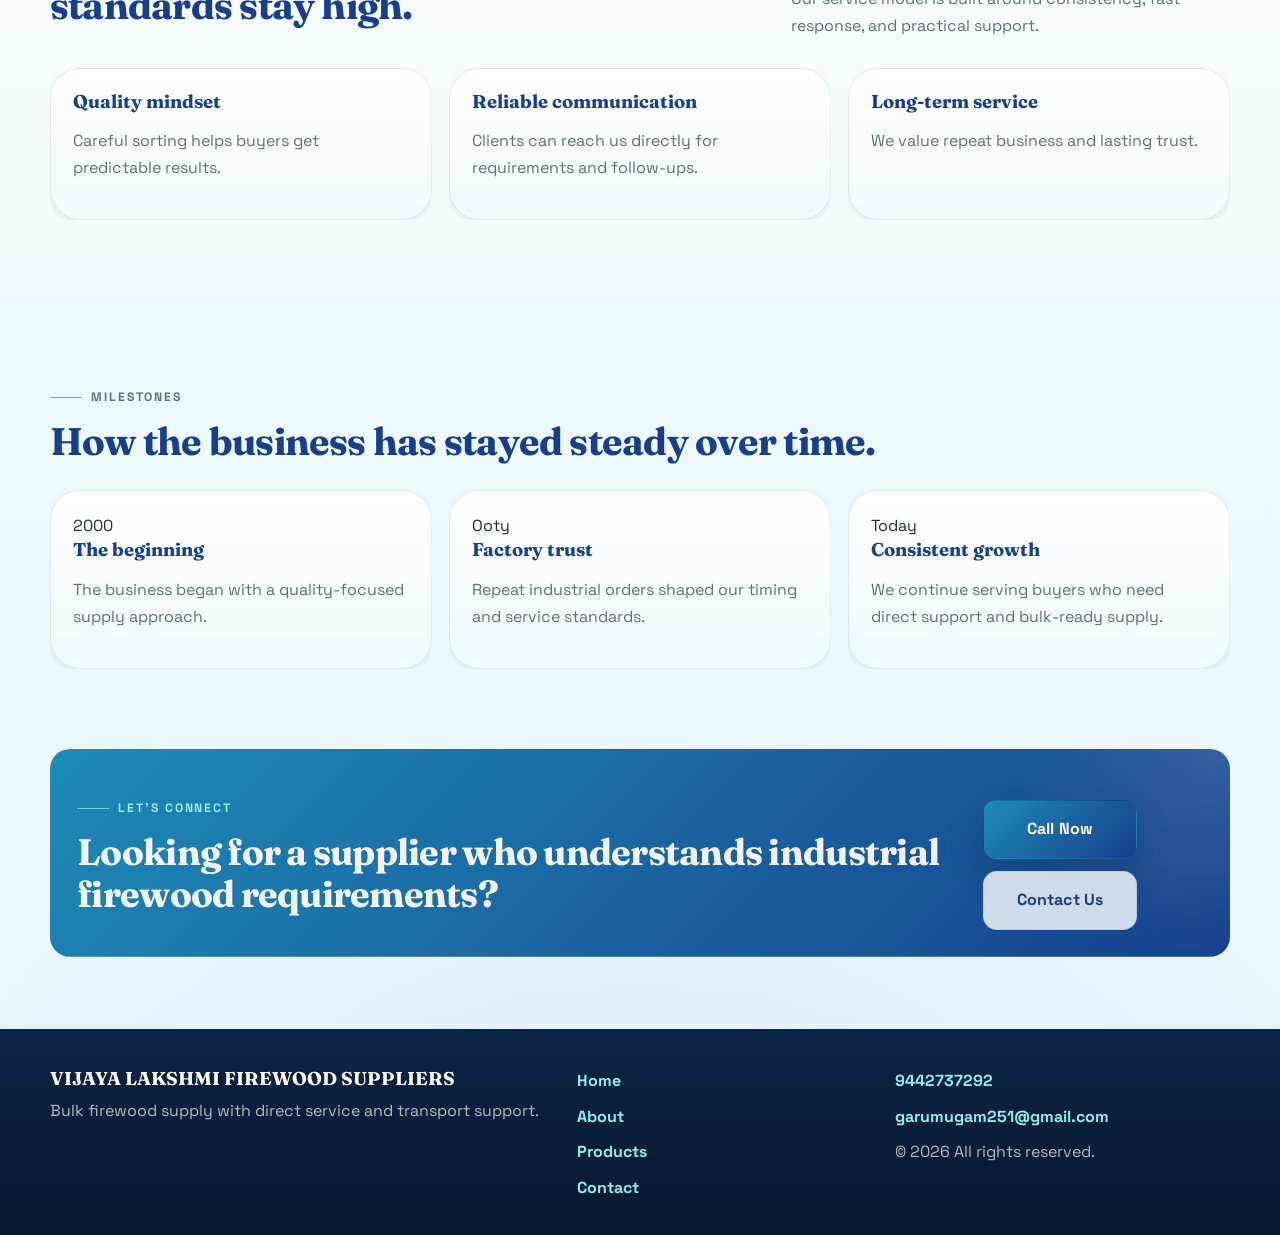
==== commit 166f009a: "update" ====
--- a/about.html
+++ b/about.html
@@ -13,7 +13,7 @@
           return;
         }
 
-        if (!window.localStorage.getItem("vlf_brand_intro_seen_v3")) {
+        if (!window.localStorage.getItem("vlf_brand_intro_seen_v4")) {
           document.documentElement.classList.add("brand-intro-first-visit");
         }
       } catch (error) {
--- a/assets/css/styles.css
+++ b/assets/css/styles.css
@@ -146,25 +146,16 @@
   box-shadow: 0 32px 84px rgba(15, 47, 85, 0.22);
   transform-origin: center center;
   will-change: transform, opacity, filter;
-  transition: transform 1.15s ease-in-out, left 1.15s ease-in-out, top 1.15s ease-in-out, width 1.15s ease-in-out, height 1.15s ease-in-out;
+  transition: none;
 }
 
 .brand-intro-clone .brand-copy {
   min-width: 0;
-  max-width: min(22rem, calc(100vw - 9rem));
 }
 
 .brand-intro-clone .brand-name {
   white-space: nowrap;
-  font-size: clamp(1rem, 2.5vw, 1.6rem);
-  letter-spacing: 0.02em;
   border-right: 0 solid transparent;
-}
-
-.brand-intro-clone .brand-logo {
-  width: 92px;
-  height: 92px;
-  border-radius: 24px;
 }
 
 .brand-intro-clone.is-typing .brand-name {
@@ -1380,16 +1371,6 @@
     border-radius: 22px;
   }
 
-  .brand-intro-clone .brand-logo {
-    width: 64px;
-    height: 64px;
-    border-radius: 18px;
-  }
-
-  .brand-intro-clone .brand-name {
-    font-size: 0.84rem;
-  }
-
   .service-badge {
     left: 0.75rem;
     bottom: 0.75rem;
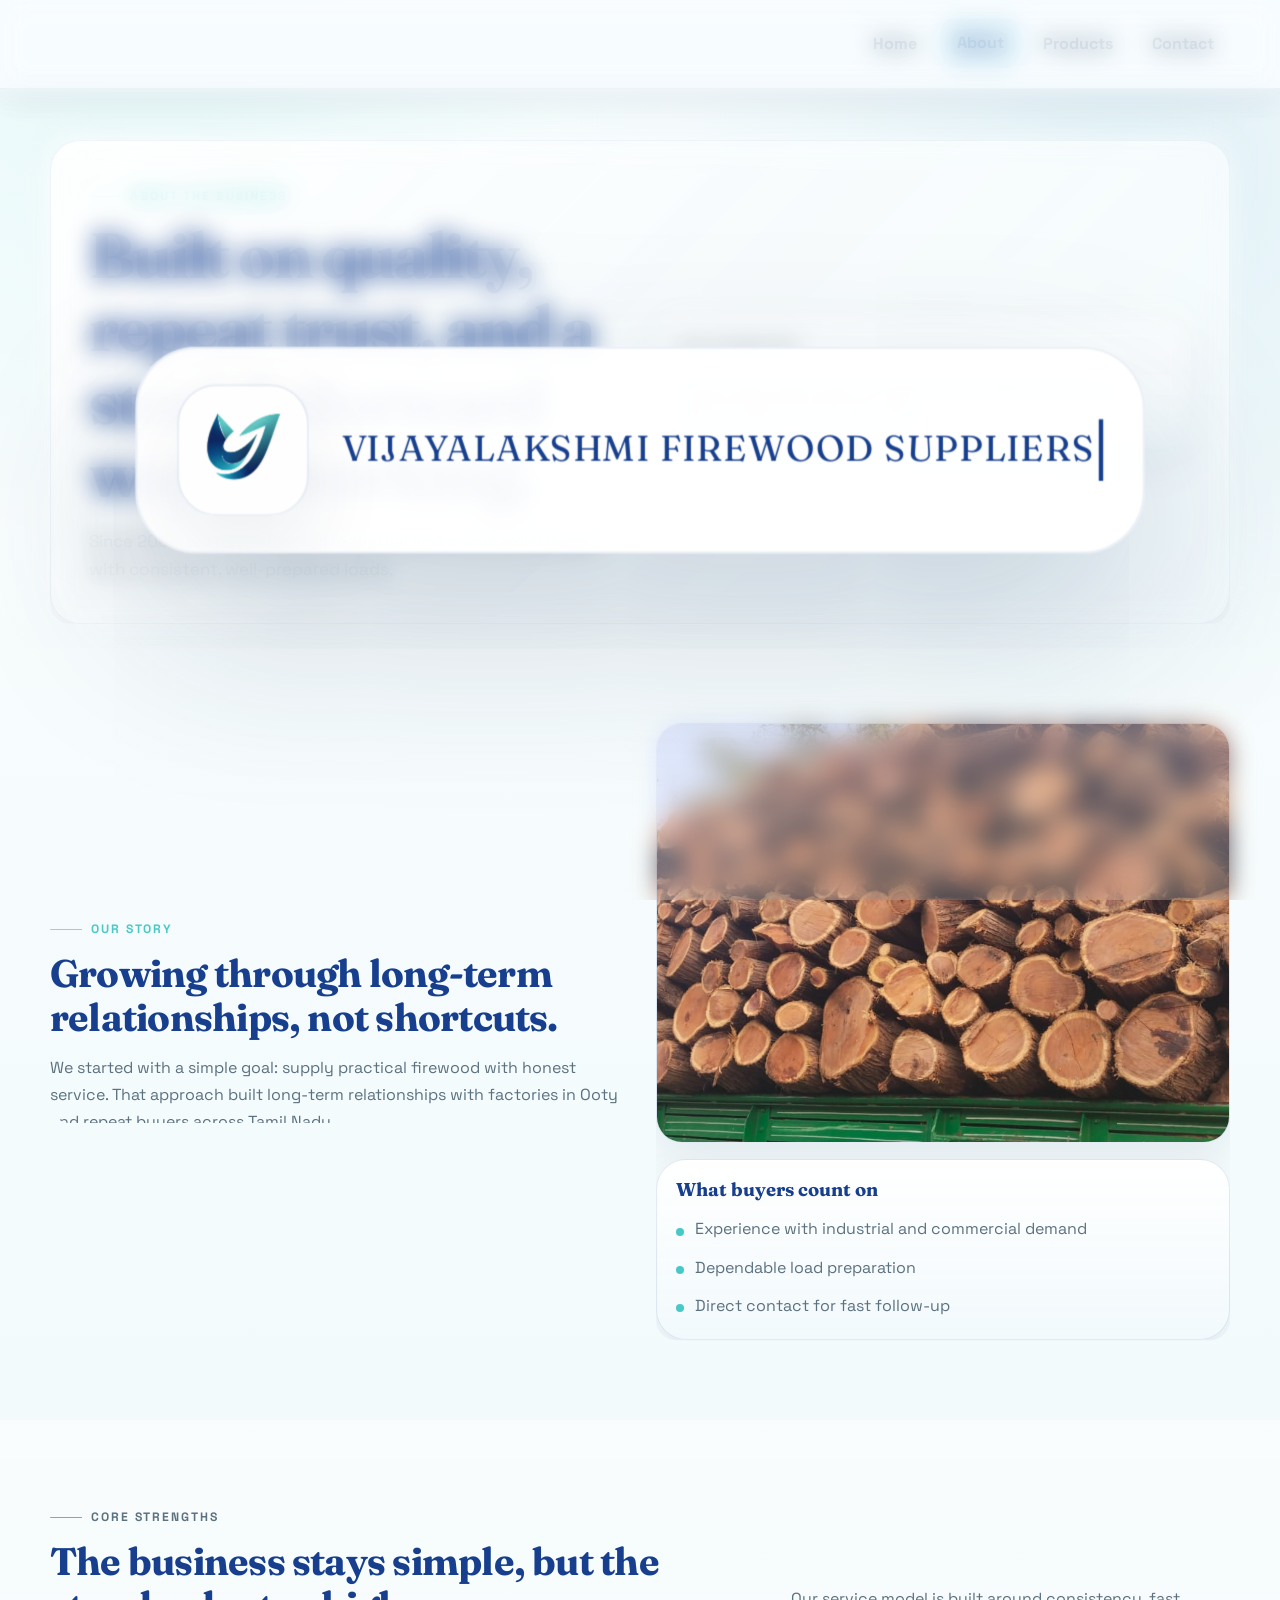
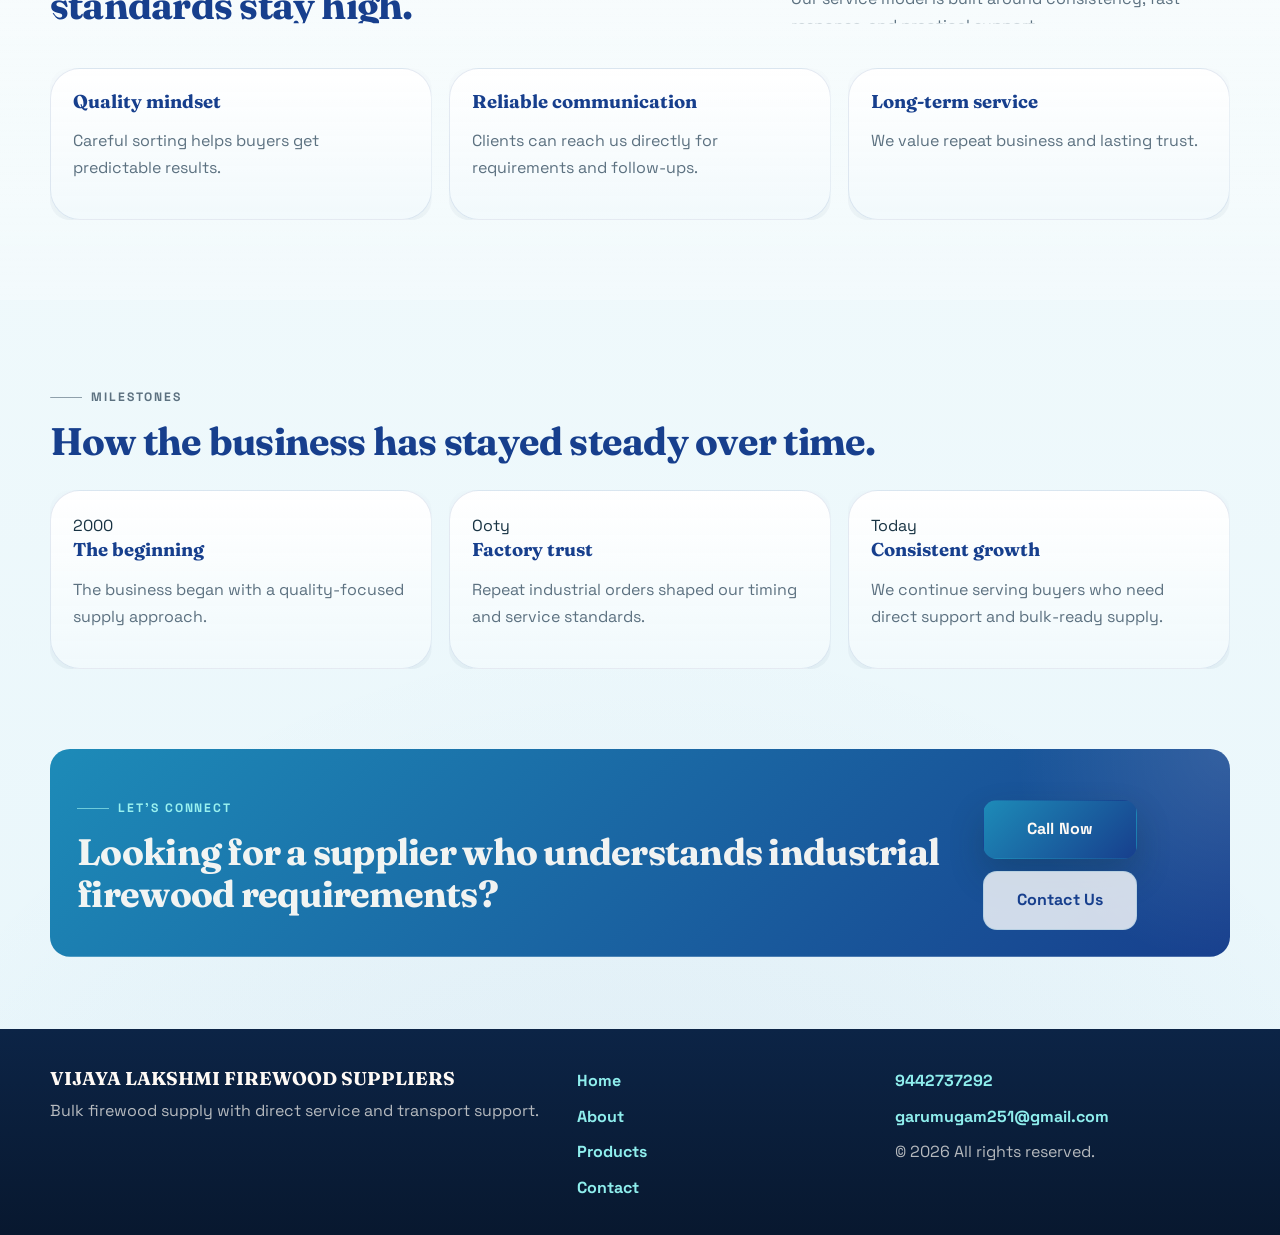
==== commit df9896ce: "update" ====
--- a/about.html
+++ b/about.html
@@ -13,7 +13,7 @@
           return;
         }
 
-        if (!window.localStorage.getItem("vlf_brand_intro_seen_v4")) {
+        if (!window.localStorage.getItem("vlf_brand_intro_seen_v5")) {
           document.documentElement.classList.add("brand-intro-first-visit");
         }
       } catch (error) {
--- a/assets/css/styles.css
+++ b/assets/css/styles.css
@@ -131,6 +131,9 @@
   z-index: 90;
   pointer-events: none;
   overflow: hidden;
+  background: rgba(248, 252, 255, 0.18);
+  -webkit-backdrop-filter: blur(12px) saturate(1.08);
+  backdrop-filter: blur(12px) saturate(1.08);
 }
 
 .brand-intro-clone {
@@ -147,6 +150,8 @@
   transform-origin: center center;
   will-change: transform, opacity, filter;
   transition: none;
+  backface-visibility: hidden;
+  contain: layout paint style;
 }
 
 .brand-intro-clone .brand-copy {
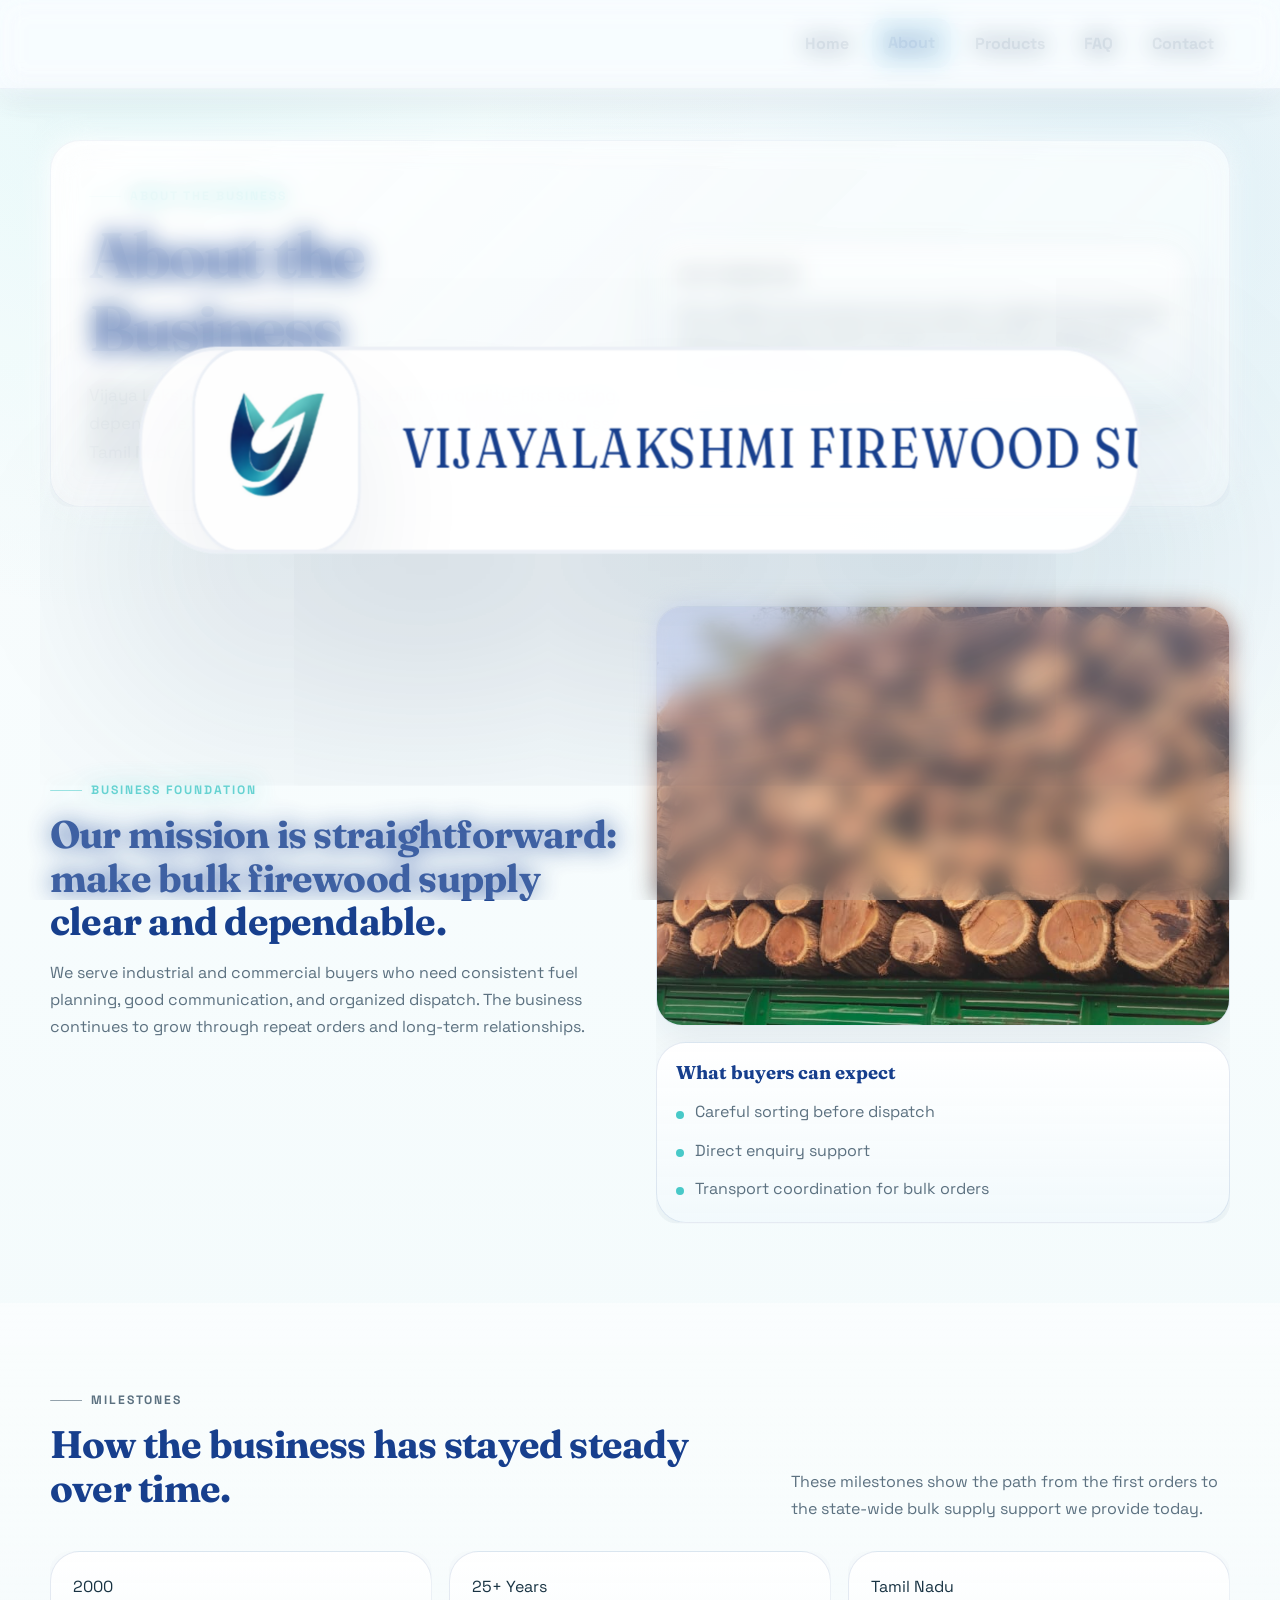
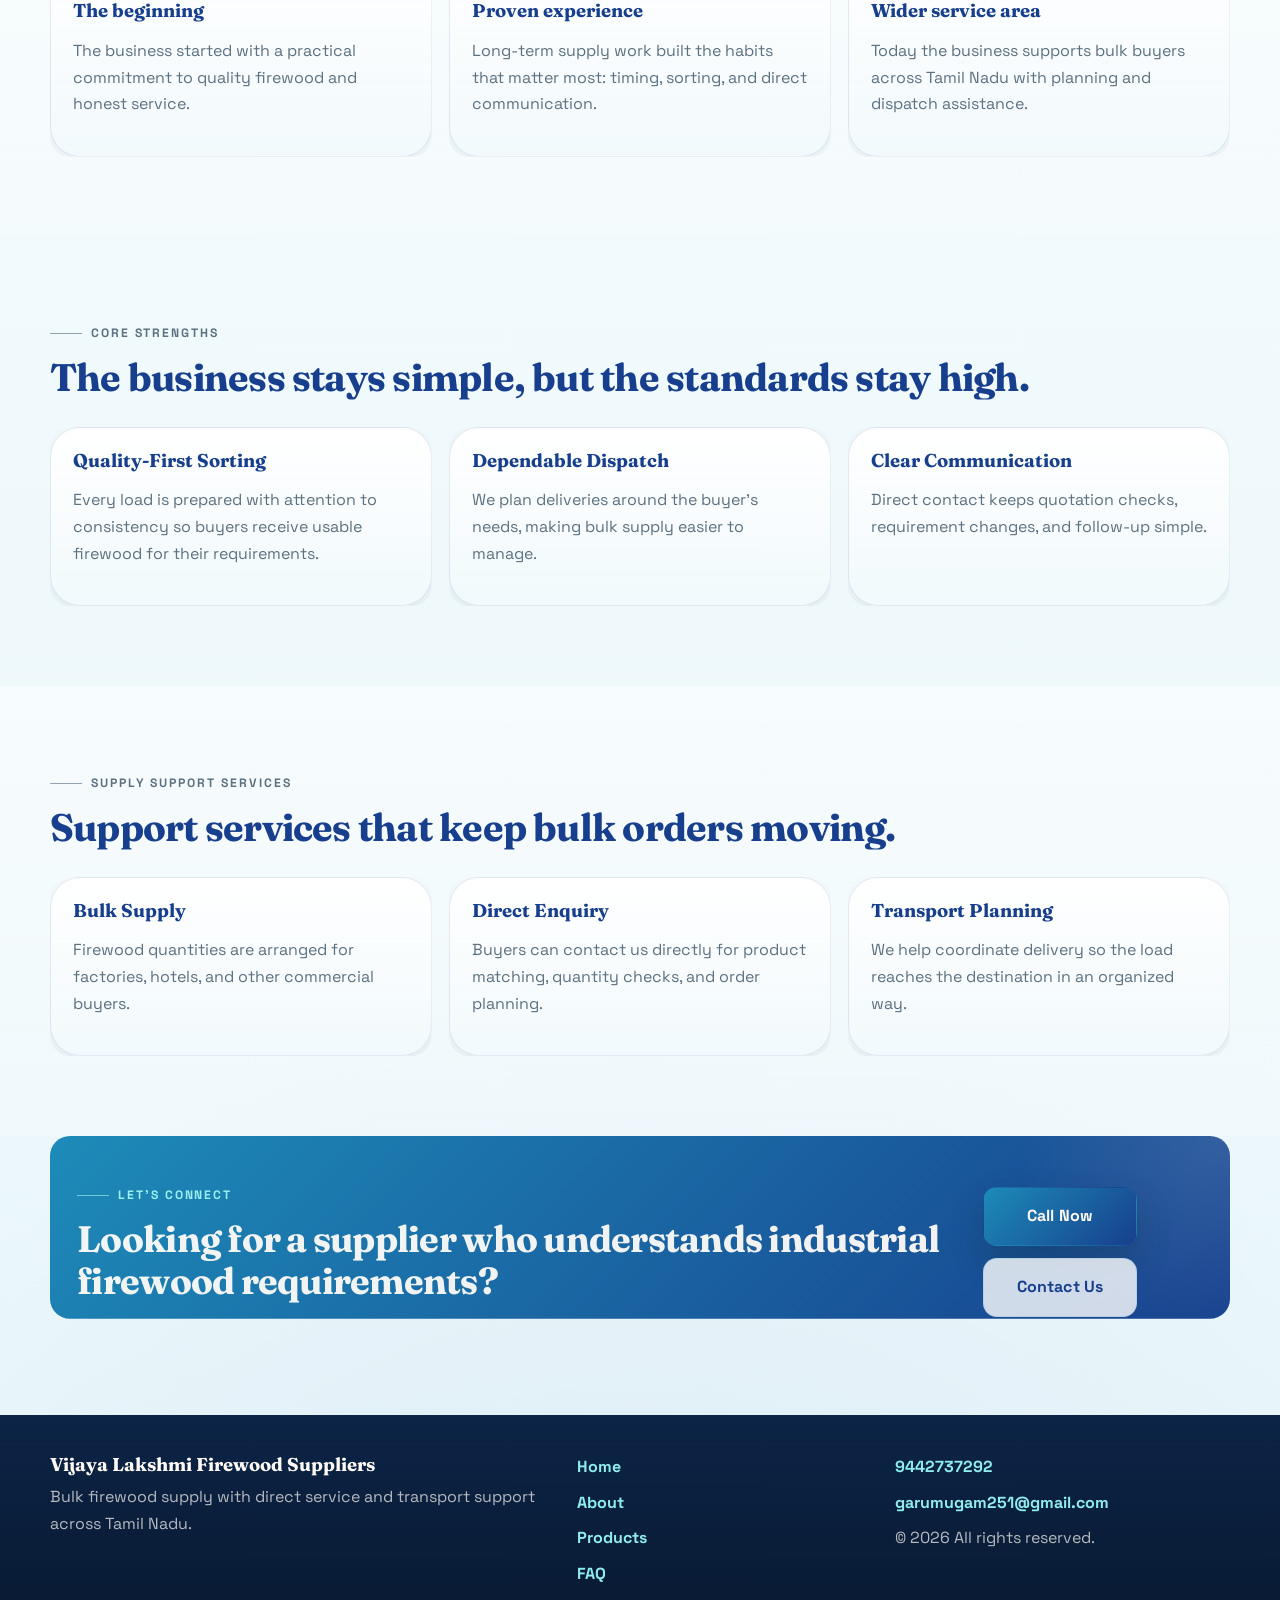
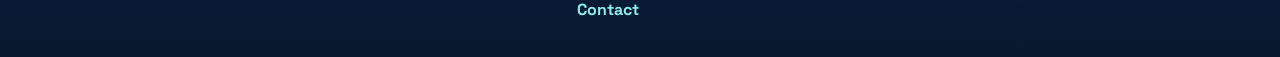
==== commit 2f62b909: "update" ====
--- a/about.html
+++ b/about.html
@@ -3,9 +3,9 @@
 <head>
   <meta charset="UTF-8">
   <meta name="viewport" content="width=device-width, initial-scale=1.0">
-  <title>About Us | VIJAYA LAKSHMI FIREWOOD SUPPLIERS</title>
-  <meta name="description" content="Learn about VIJAYA LAKSHMI FIREWOOD SUPPLIERS, a quality-focused bulk firewood business serving industrial and commercial buyers since 2000.">
-  <meta name="keywords" content="about firewood supplier, industrial firewood Tamil Nadu, bulk firewood business, Ooty firewood supplier">
+  <title>About Us | Vijaya Lakshmi Firewood Suppliers</title>
+  <meta name="description" content="Learn about Vijaya Lakshmi Firewood Suppliers, a trusted bulk firewood business serving industrial and commercial buyers across Tamil Nadu since 2000.">
+  <meta name="keywords" content="about firewood supplier, industrial firewood Tamil Nadu, bulk firewood business, trusted supplier">
   <script>
     (function () {
       try {
@@ -29,10 +29,10 @@
 <body data-page="about">
   <header class="site-header">
     <div class="container header-wrap">
-      <a href="index.html" class="brand" aria-label="VIJAYA LAKSHMI FIREWOOD SUPPLIERS home">
-        <img class="brand-logo" src="assets/images/business-logo.jpg" alt="VIJAYA LAKSHMI FIREWOOD SUPPLIERS logo">
+      <a href="index.html" class="brand" aria-label="Vijaya Lakshmi Firewood Suppliers home">
+        <img class="brand-logo" src="assets/images/business-logo.jpg" alt="Vijaya Lakshmi Firewood Suppliers logo">
         <span class="brand-copy">
-          <span class="brand-name">VIJAYA LAKSHMI FIREWOOD SUPPLIERS</span>
+          <span class="brand-name">Vijaya Lakshmi Firewood Suppliers</span>
         </span>
       </a>
 
@@ -47,6 +47,7 @@
           <a data-page="home" href="index.html">Home</a>
           <a data-page="about" href="about.html">About</a>
           <a data-page="services" href="services.html">Products</a>
+          <a data-page="faq" href="faq.html">FAQ</a>
           <a data-page="contact" href="contact.html">Contact</a>
         </nav>
       </div>
@@ -58,12 +59,12 @@
       <div class="container page-hero-shell" data-reveal>
         <div>
           <p class="eyebrow">About the business</p>
-          <h1>Built on quality, repeat trust, and a straightforward way of working.</h1>
-          <p class="lead">Since 2000, we have supplied industrial and commercial buyers with consistent, well-prepared loads.</p>
+          <h1>About the Business</h1>
+          <p class="lead">Vijaya Lakshmi Firewood Suppliers is built on quality-first sorting, dependable dispatch, and direct support for bulk buyers across Tamil Nadu.</p>
         </div>
         <div class="hero-side-card">
           <p class="hero-side-label">Our foundation</p>
-          <p>Every order starts with one goal: make quality, timing, and service clear from the first call.</p>
+          <p>Since 2000, the business has focused on repeat trust, practical service, and clear communication for factories, hotels, and commercial kitchens.</p>
         </div>
       </div>
     </section>
@@ -71,9 +72,9 @@
     <section class="section">
       <div class="container split-layout">
         <div data-reveal>
-          <p class="eyebrow">Our story</p>
-          <h2>Growing through long-term relationships, not shortcuts.</h2>
-          <p class="section-copy">We started with a simple goal: supply practical firewood with honest service. That approach built long-term relationships with factories in Ooty and repeat buyers across Tamil Nadu.</p>
+          <p class="eyebrow">Business foundation</p>
+          <h2>Our mission is straightforward: make bulk firewood supply clear and dependable.</h2>
+          <p class="section-copy">We serve industrial and commercial buyers who need consistent fuel planning, good communication, and organized dispatch. The business continues to grow through repeat orders and long-term relationships.</p>
         </div>
 
         <div class="visual-stack" data-reveal>
@@ -81,11 +82,11 @@
             <img src="assets/images/about-firewood.jpg" alt="Organized stock of industrial firewood ready for supply">
           </div>
           <div class="feature-panel">
-            <h3>What buyers count on</h3>
+            <h3>What buyers can expect</h3>
             <ul class="feature-list">
-              <li>Experience with industrial and commercial demand</li>
-              <li>Dependable load preparation</li>
-              <li>Direct contact for fast follow-up</li>
+              <li>Careful sorting before dispatch</li>
+              <li>Direct enquiry support</li>
+              <li>Transport coordination for bulk orders</li>
             </ul>
           </div>
         </div>
@@ -96,51 +97,75 @@
       <div class="container">
         <div class="section-head section-head-split" data-reveal>
           <div>
-            <p class="eyebrow">Core strengths</p>
-            <h2>The business stays simple, but the standards stay high.</h2>
+            <p class="eyebrow">Milestones</p>
+            <h2>How the business has stayed steady over time.</h2>
           </div>
-          <p>Our service model is built around consistency, fast response, and practical support.</p>
-        </div>
-
-        <div class="card-grid" data-stagger>
-          <article class="info-card" data-reveal>
-            <h3>Quality mindset</h3>
-            <p>Careful sorting helps buyers get predictable results.</p>
-          </article>
-          <article class="info-card" data-reveal>
-            <h3>Reliable communication</h3>
-            <p>Clients can reach us directly for requirements and follow-ups.</p>
-          </article>
-          <article class="info-card" data-reveal>
-            <h3>Long-term service</h3>
-            <p>We value repeat business and lasting trust.</p>
-          </article>
-        </div>
-      </div>
-    </section>
-
-    <section class="section">
-      <div class="container">
-        <div class="section-head" data-reveal>
-          <p class="eyebrow">Milestones</p>
-          <h2>How the business has stayed steady over time.</h2>
+          <p>These milestones show the path from the first orders to the state-wide bulk supply support we provide today.</p>
         </div>
 
         <div class="timeline-grid" data-stagger>
           <article class="timeline-card" data-reveal>
             <span>2000</span>
             <h3>The beginning</h3>
-            <p>The business began with a quality-focused supply approach.</p>
+            <p>The business started with a practical commitment to quality firewood and honest service.</p>
           </article>
           <article class="timeline-card" data-reveal>
-            <span>Ooty</span>
-            <h3>Factory trust</h3>
-            <p>Repeat industrial orders shaped our timing and service standards.</p>
+            <span>25+ Years</span>
+            <h3>Proven experience</h3>
+            <p>Long-term supply work built the habits that matter most: timing, sorting, and direct communication.</p>
           </article>
           <article class="timeline-card" data-reveal>
-            <span>Today</span>
-            <h3>Consistent growth</h3>
-            <p>We continue serving buyers who need direct support and bulk-ready supply.</p>
+            <span>Tamil Nadu</span>
+            <h3>Wider service area</h3>
+            <p>Today the business supports bulk buyers across Tamil Nadu with planning and dispatch assistance.</p>
+          </article>
+        </div>
+      </div>
+    </section>
+
+    <section class="section">
+      <div class="container">
+        <div class="section-head" data-reveal>
+          <p class="eyebrow">Core strengths</p>
+          <h2>The business stays simple, but the standards stay high.</h2>
+        </div>
+
+        <div class="card-grid" data-stagger>
+          <article class="info-card" data-reveal>
+            <h3>Quality-First Sorting</h3>
+            <p>Every load is prepared with attention to consistency so buyers receive usable firewood for their requirements.</p>
+          </article>
+          <article class="info-card" data-reveal>
+            <h3>Dependable Dispatch</h3>
+            <p>We plan deliveries around the buyer's needs, making bulk supply easier to manage.</p>
+          </article>
+          <article class="info-card" data-reveal>
+            <h3>Clear Communication</h3>
+            <p>Direct contact keeps quotation checks, requirement changes, and follow-up simple.</p>
+          </article>
+        </div>
+      </div>
+    </section>
+
+    <section class="section section-soft">
+      <div class="container">
+        <div class="section-head" data-reveal>
+          <p class="eyebrow">Supply support services</p>
+          <h2>Support services that keep bulk orders moving.</h2>
+        </div>
+
+        <div class="promise-grid" data-stagger>
+          <article class="promise-card" data-reveal>
+            <h3>Bulk Supply</h3>
+            <p>Firewood quantities are arranged for factories, hotels, and other commercial buyers.</p>
+          </article>
+          <article class="promise-card" data-reveal>
+            <h3>Direct Enquiry</h3>
+            <p>Buyers can contact us directly for product matching, quantity checks, and order planning.</p>
+          </article>
+          <article class="promise-card" data-reveal>
+            <h3>Transport Planning</h3>
+            <p>We help coordinate delivery so the load reaches the destination in an organized way.</p>
           </article>
         </div>
       </div>
@@ -163,13 +188,14 @@
   <footer class="site-footer">
     <div class="container footer-grid">
       <div class="footer-brand">
-        <h3>VIJAYA LAKSHMI FIREWOOD SUPPLIERS</h3>
-        <p>Bulk firewood supply with direct service and transport support.</p>
+        <h3>Vijaya Lakshmi Firewood Suppliers</h3>
+        <p>Bulk firewood supply with direct service and transport support across Tamil Nadu.</p>
       </div>
       <div class="footer-links">
         <a href="index.html">Home</a>
         <a href="about.html">About</a>
         <a href="services.html">Products</a>
+        <a href="faq.html">FAQ</a>
         <a href="contact.html">Contact</a>
       </div>
       <div class="footer-contact">
--- a/assets/css/styles.css
+++ b/assets/css/styles.css
@@ -436,6 +436,10 @@
   gap: 1.1rem;
 }
 
+.service-grid {
+  grid-template-columns: repeat(4, minmax(0, 1fr));
+}
+
 .stat-grid {
   margin-top: 1.45rem;
 }
@@ -713,6 +717,62 @@
   margin-top: 1.1rem;
 }
 
+.faq-layout {
+  display: grid;
+  grid-template-columns: repeat(3, minmax(0, 1fr));
+  gap: 1.1rem;
+}
+
+.faq-category {
+  padding: 1.25rem;
+  border-radius: var(--radius-lg);
+  background: linear-gradient(180deg, rgba(255, 255, 255, 0.97), rgba(241, 249, 252, 0.93));
+  border: 1px solid var(--border);
+  box-shadow: var(--shadow-soft);
+}
+
+.faq-category h3 {
+  margin-bottom: 1rem;
+}
+
+.faq-item {
+  padding: 1rem 1.05rem;
+  border-radius: 18px;
+  background: rgba(255, 255, 255, 0.9);
+  border: 1px solid rgba(23, 63, 141, 0.1);
+}
+
+.faq-item + .faq-item {
+  margin-top: 0.85rem;
+}
+
+.faq-item summary {
+  cursor: pointer;
+  list-style: none;
+  font-weight: 700;
+  color: var(--brand-strong);
+}
+
+.faq-item summary::-webkit-details-marker {
+  display: none;
+}
+
+.faq-item summary::after {
+  content: "+";
+  float: right;
+  color: var(--accent);
+  font-weight: 800;
+}
+
+.faq-item[open] summary::after {
+  content: "–";
+}
+
+.faq-item p {
+  margin: 0.75rem 0 0;
+  color: var(--muted);
+}
+
 .page-hero {
   padding: 3.2rem 0 1.2rem;
 }
@@ -1234,11 +1294,15 @@
     grid-template-columns: 1fr;
     align-items: start;
   }
+
+  .service-grid,
+  .faq-layout {
+    grid-template-columns: repeat(2, minmax(0, 1fr));
+  }
 }
 
 @media (max-width: 900px) {
   .card-grid,
-  .service-grid,
   .timeline-grid,
   .promise-grid,
   .stat-grid {
@@ -1305,10 +1369,11 @@
   }
 
   .card-grid,
-  .service-grid,
   .timeline-grid,
   .promise-grid,
   .stat-grid,
+  .service-grid,
+  .faq-layout,
   .form-grid {
     grid-template-columns: 1fr;
   }
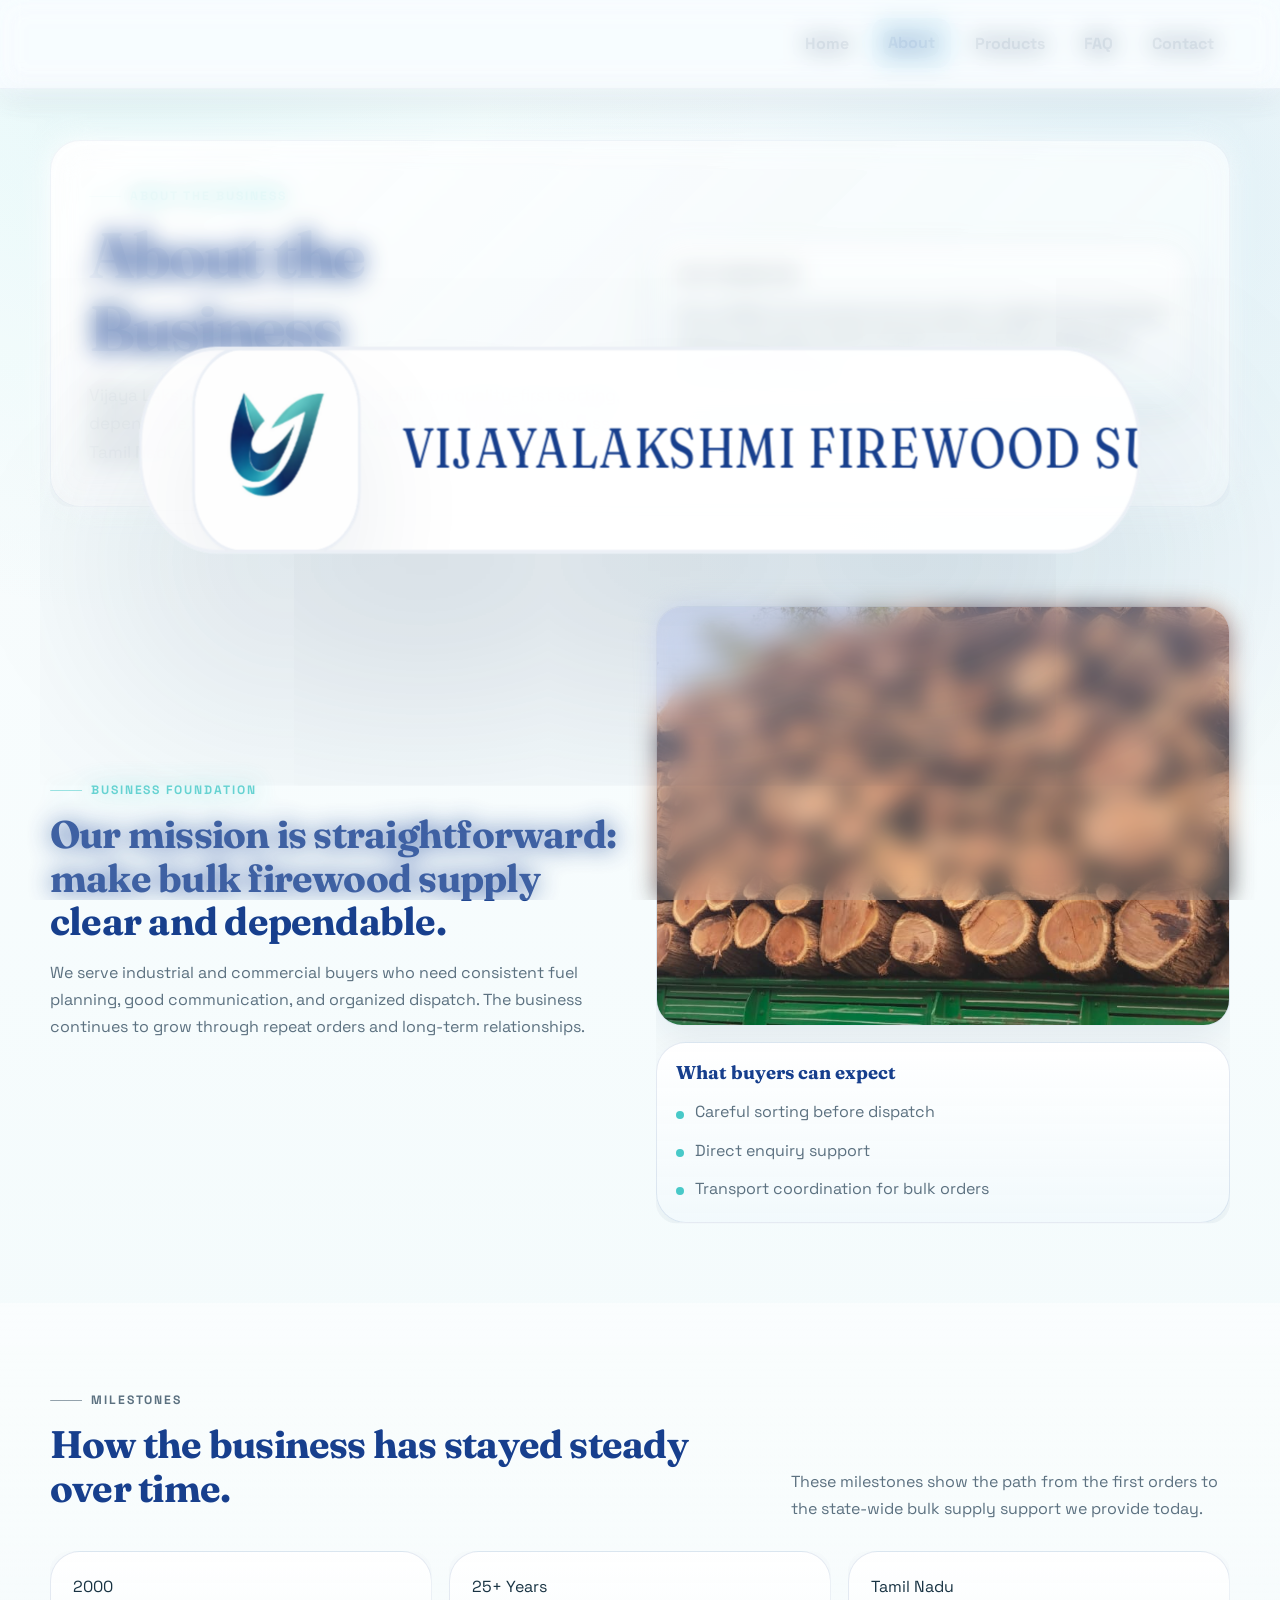
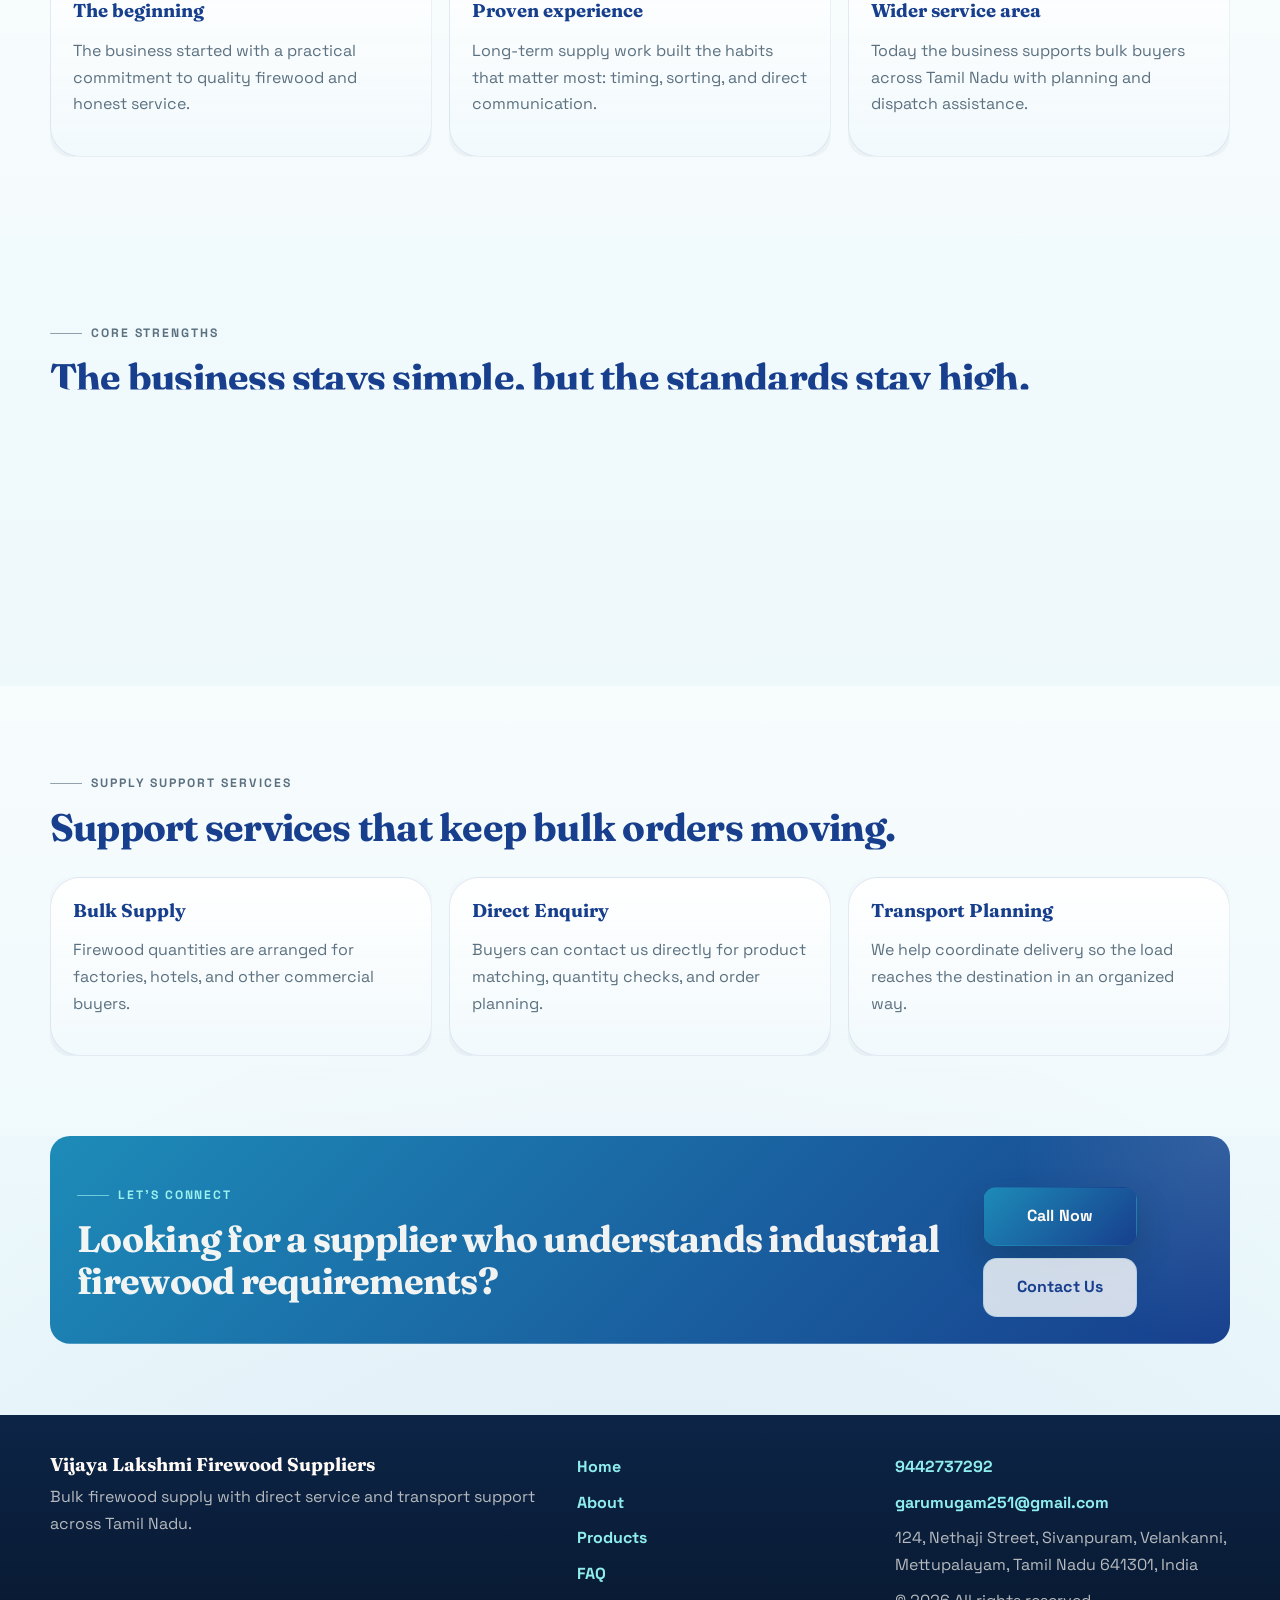
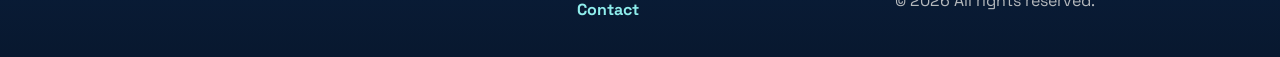
==== commit f88ed2c3: "update" ====
--- a/about.html
+++ b/about.html
@@ -201,6 +201,7 @@
       <div class="footer-contact">
         <a href="tel:+919442737292">9442737292</a>
         <a href="mailto:garumugam251@gmail.com">garumugam251@gmail.com</a>
+        <p>124, Nethaji Street, Sivanpuram, Velankanni, Mettupalayam, Tamil Nadu 641301, India</p>
         <p>&copy; <span id="year"></span> All rights reserved.</p>
       </div>
     </div>
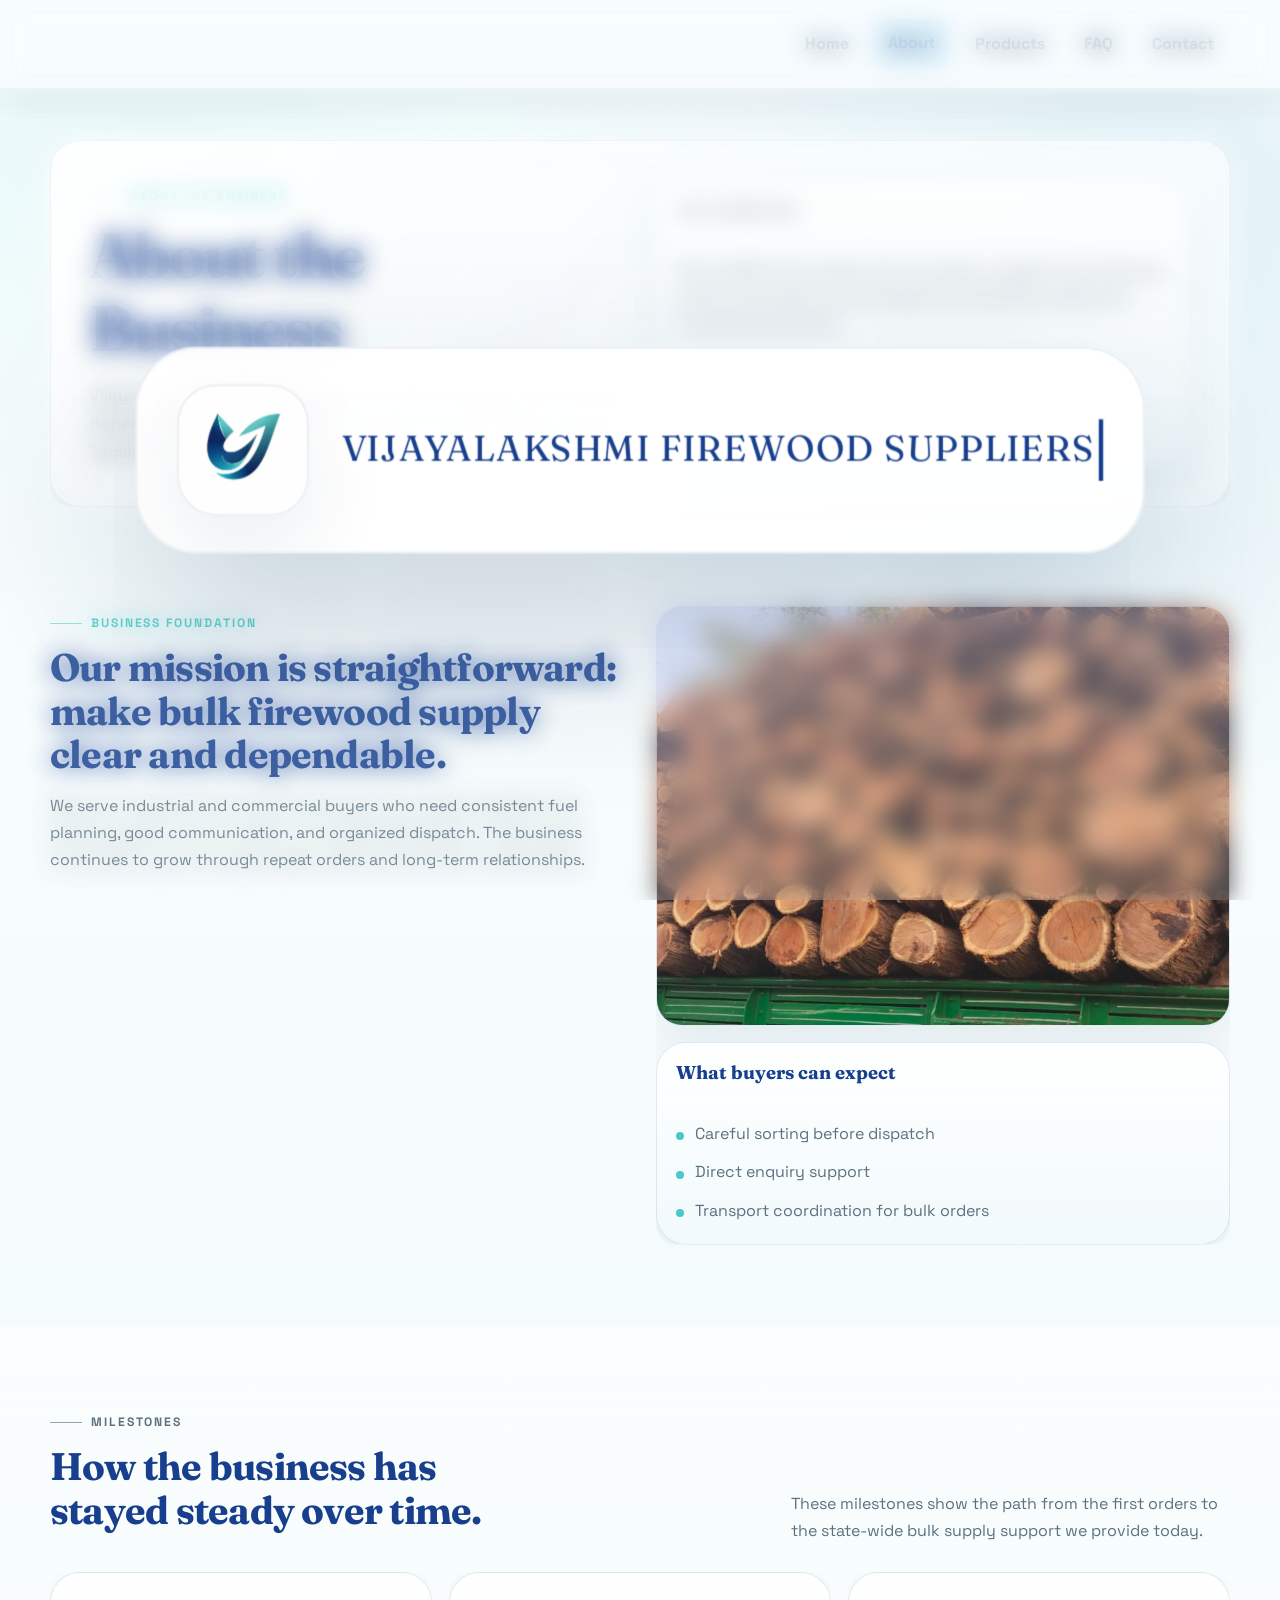
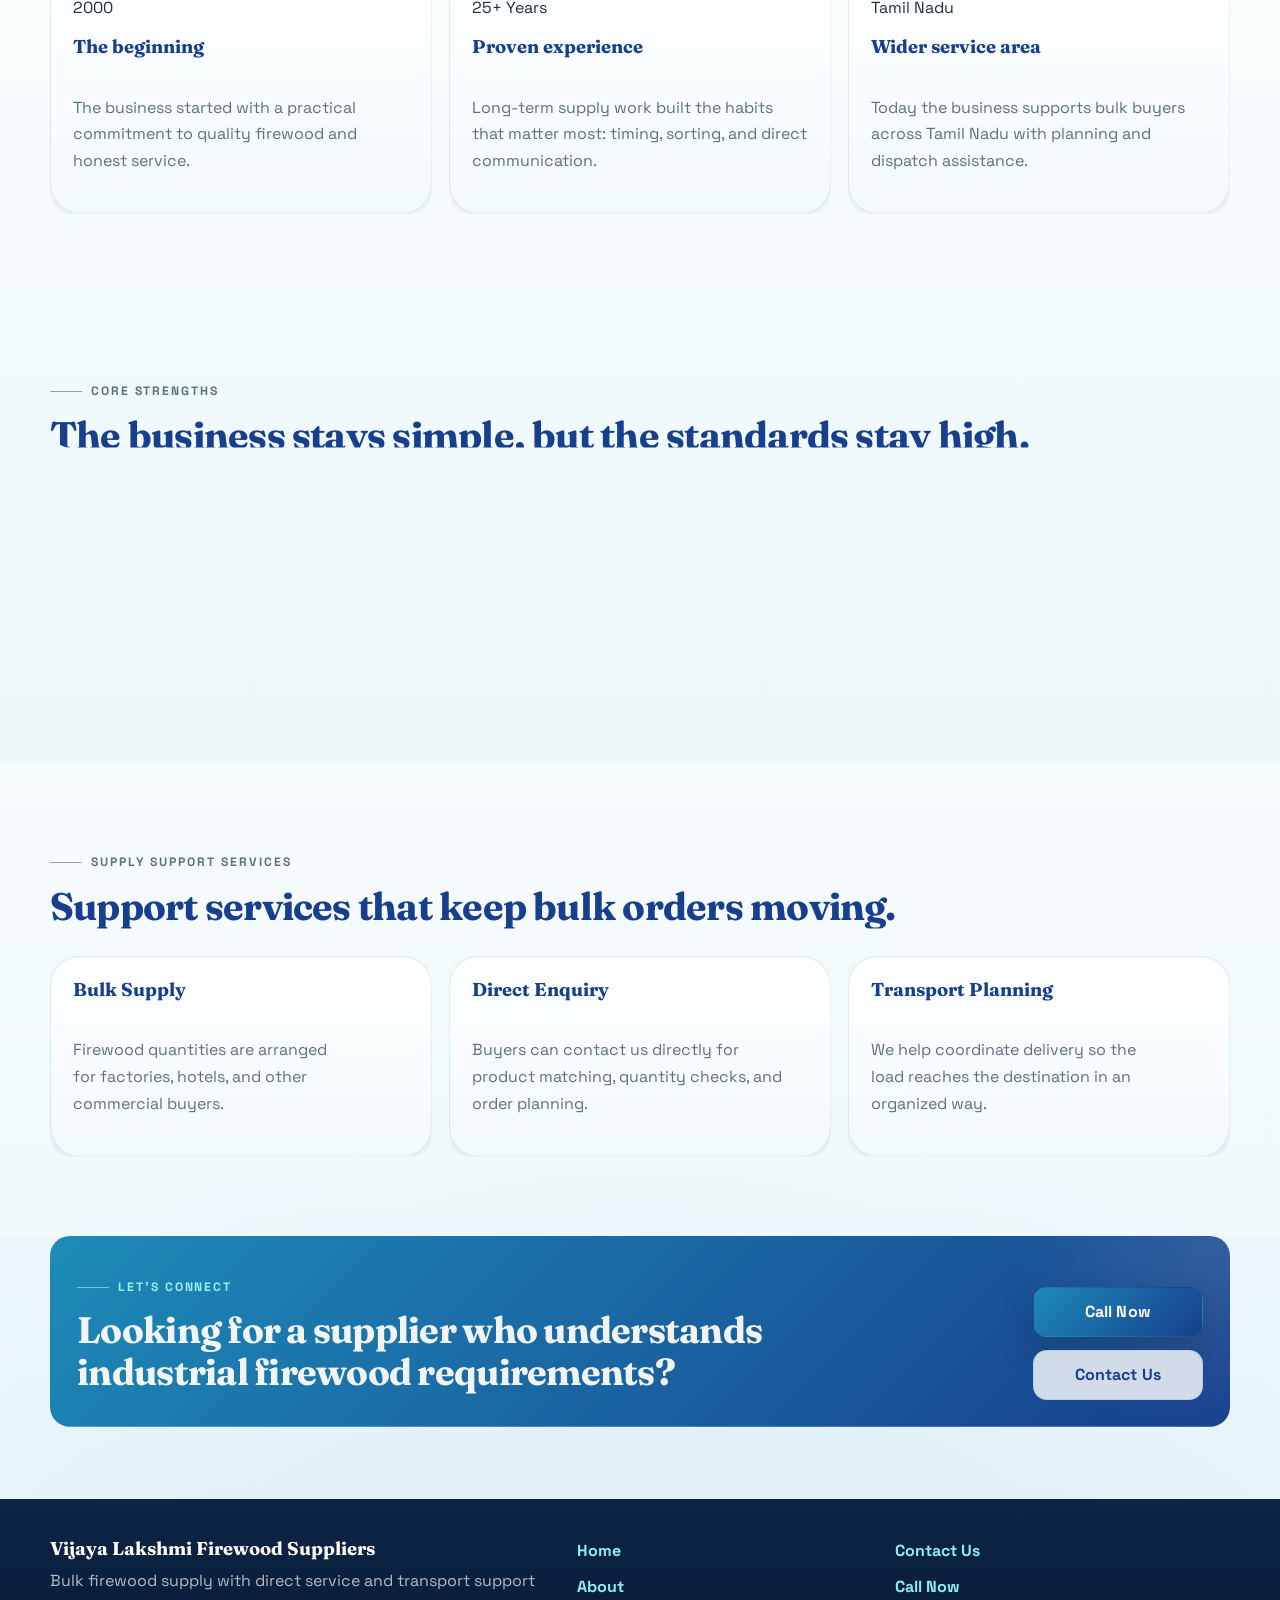
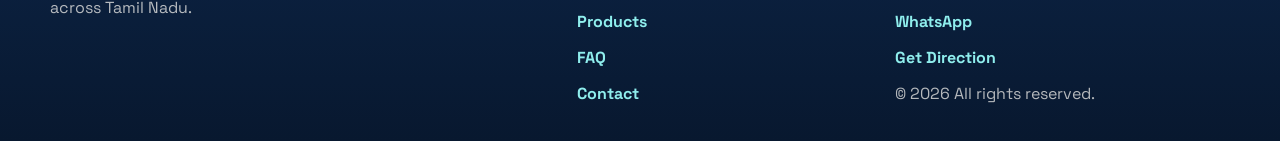
==== commit e08b5a60: "update" ====
--- a/about.html
+++ b/about.html
@@ -199,9 +199,10 @@
         <a href="contact.html">Contact</a>
       </div>
       <div class="footer-contact">
-        <a href="tel:+919442737292">9442737292</a>
-        <a href="mailto:garumugam251@gmail.com">garumugam251@gmail.com</a>
-        <p>124, Nethaji Street, Sivanpuram, Velankanni, Mettupalayam, Tamil Nadu 641301, India</p>
+        <a href="contact.html">Contact Us</a>
+        <a href="tel:+919442737292">Call Now</a>
+        <a href="https://wa.me/917598244292" target="_blank" rel="noopener noreferrer">WhatsApp</a>
+        <a href="https://www.google.com/maps/dir/?api=1&destination=VIJAYALAKSHMI%20FIREWOOD%20SUPPLIERS%2C%20124%20Nethaji%20Street%2C%20Sivanpuram%2C%20Mettupalayam%2C%20Tamil%20Nadu%20641301&travelmode=driving" target="_blank" rel="noopener noreferrer">Get Direction</a>
         <p>&copy; <span id="year"></span> All rights reserved.</p>
       </div>
     </div>
--- a/assets/css/styles.css
+++ b/assets/css/styles.css
@@ -17,6 +17,7 @@
   --radius-md: 22px;
   --radius-sm: 14px;
   --container: 1180px;
+  --control-height: 48px;
 }
 
 *,
@@ -34,6 +35,7 @@
   font-family: "Space Grotesk", "Segoe UI", sans-serif;
   color: var(--text);
   line-height: 1.68;
+  text-rendering: optimizeLegibility;
   min-height: 100vh;
   overflow-x: hidden;
   background:
@@ -52,6 +54,17 @@
 a {
   color: inherit;
   text-decoration: none;
+}
+
+p,
+li {
+  text-wrap: pretty;
+}
+
+h1,
+h2,
+h3 {
+  text-wrap: balance;
 }
 
 button,
@@ -240,7 +253,7 @@
   display: grid;
   grid-template-columns: repeat(2, minmax(0, 1fr));
   gap: 2rem;
-  align-items: center;
+  align-items: stretch;
 }
 
 .hero-panel,
@@ -254,7 +267,12 @@
 .hero-side-card,
 .visual-box,
 .stat-card,
-.promise-card {
+.promise-card,
+.faq-category {
+  display: flex;
+  flex-direction: column;
+  gap: 0.9rem;
+  height: 100%;
   background: linear-gradient(180deg, rgba(255, 255, 255, 0.97), rgba(241, 249, 252, 0.93));
   border: 1px solid var(--border);
   border-radius: var(--radius-lg);
@@ -367,27 +385,35 @@
 }
 
 .hero-actions {
-  display: flex;
-  flex-wrap: wrap;
+  display: grid;
+  grid-template-columns: repeat(auto-fit, minmax(170px, 1fr));
   gap: 0.8rem;
   margin-top: 1.5rem;
+  align-items: stretch;
 }
 
 .btn {
   display: inline-flex;
   align-items: center;
   justify-content: center;
-  min-width: 154px;
+  min-height: var(--control-height);
   padding: 0.92rem 1.28rem;
   border: 1px solid transparent;
   border-radius: 14px;
   font-weight: 700;
   letter-spacing: 0.01em;
+  line-height: 1.15;
+  text-align: center;
   transition: transform 0.22s ease, box-shadow 0.22s ease, background-color 0.22s ease, border-color 0.22s ease;
 }
 
 .btn:hover {
   transform: translateY(-2px);
+}
+
+.hero-actions .btn,
+.btn-block {
+  width: 100%;
 }
 
 .btn-primary {
@@ -575,6 +601,8 @@
 
 .service-card {
   overflow: hidden;
+  display: flex;
+  flex-direction: column;
 }
 
 .service-media {
@@ -626,15 +654,25 @@
 
 .service-content {
   padding: 1.2rem;
+  display: flex;
+  flex-direction: column;
+  gap: 0.75rem;
+  flex: 1;
 }
 
 .service-content p {
   margin: 0;
+}
+
+.service-content .btn-block {
+  margin-top: auto;
 }
 
 .process-list,
 .feature-list,
 .contact-list {
+  display: grid;
+  gap: 1rem;
   list-style: none;
   margin: 1rem 0 0;
   padding: 0;
@@ -721,14 +759,11 @@
   display: grid;
   grid-template-columns: repeat(3, minmax(0, 1fr));
   gap: 1.1rem;
+  align-items: stretch;
 }
 
 .faq-category {
   padding: 1.25rem;
-  border-radius: var(--radius-lg);
-  background: linear-gradient(180deg, rgba(255, 255, 255, 0.97), rgba(241, 249, 252, 0.93));
-  border: 1px solid var(--border);
-  box-shadow: var(--shadow-soft);
 }
 
 .faq-category h3 {
@@ -899,10 +934,6 @@
   padding: 1.35rem;
 }
 
-.contact-item + .contact-item {
-  margin-top: 1rem;
-}
-
 .contact-item h3 {
   margin: 0 0 0.18rem;
 }
@@ -992,12 +1023,61 @@
   color: #1f6a4b;
 }
 
-.map-card iframe {
+.map-card iframe,
+.map-card .map-preview,
+.map-card .location-map-link {
   width: 100%;
   min-height: 420px;
   margin-top: 0.8rem;
   border: 0;
   border-radius: 22px;
+}
+
+.location-map-link {
+  position: relative;
+  display: block;
+  overflow: hidden;
+}
+
+.location-map {
+  display: block;
+  width: 100%;
+  height: clamp(280px, 40vw, 420px);
+  object-fit: cover;
+  object-position: center;
+}
+
+.location-map-pin {
+  position: absolute;
+  left: 50%;
+  top: 50%;
+  width: 1.35rem;
+  height: 1.35rem;
+  transform: translate(-50%, -100%);
+  border-radius: 50% 50% 50% 0;
+  background: linear-gradient(180deg, #f64b3c 0%, #d91f11 100%);
+  box-shadow: 0 12px 24px rgba(217, 31, 17, 0.32);
+}
+
+.location-map-pin::before {
+  content: "";
+  position: absolute;
+  inset: 0.35rem;
+  border-radius: 50%;
+  background: #ffffff;
+}
+
+.location-map-pin::after {
+  content: "";
+  position: absolute;
+  left: 50%;
+  bottom: -0.35rem;
+  width: 0.28rem;
+  height: 0.28rem;
+  transform: translateX(-50%);
+  border-radius: 50%;
+  background: rgba(217, 31, 17, 0.25);
+  filter: blur(2px);
 }
 
 .cta-strip {
@@ -1355,6 +1435,16 @@
     width: min(100% - 1.2rem, var(--container));
   }
 
+  .hero,
+  .section {
+    padding-top: 3.5rem;
+    padding-bottom: 3.5rem;
+  }
+
+  .page-hero {
+    padding: 2.4rem 0 1rem;
+  }
+
   .header-wrap,
   .cta-strip-wrap {
     align-items: flex-start;
@@ -1366,6 +1456,10 @@
 
   .cta-strip-wrap {
     flex-direction: column;
+  }
+
+  .hero-actions {
+    grid-template-columns: 1fr;
   }
 
   .card-grid,
@@ -1411,6 +1505,15 @@
 
   .brand-tag {
     font-size: 0.8rem;
+  }
+
+  .btn {
+    min-height: 46px;
+    padding: 0.86rem 1.05rem;
+  }
+
+  .hero-actions {
+    gap: 0.65rem;
   }
 
   h1 {
@@ -1448,3 +1551,22 @@
     font-size: 0.68rem;
   }
 }
+
+@media (hover: none) {
+  .hero-panel:hover,
+  .hero-visual:hover,
+  .info-card:hover,
+  .service-card:hover,
+  .timeline-card:hover,
+  .contact-card:hover,
+  .map-card:hover,
+  .feature-panel:hover,
+  .hero-side-card:hover,
+  .visual-box:hover,
+  .stat-card:hover,
+  .promise-card:hover,
+  .page-hero-shell:hover,
+  .btn:hover {
+    transform: none;
+  }
+}
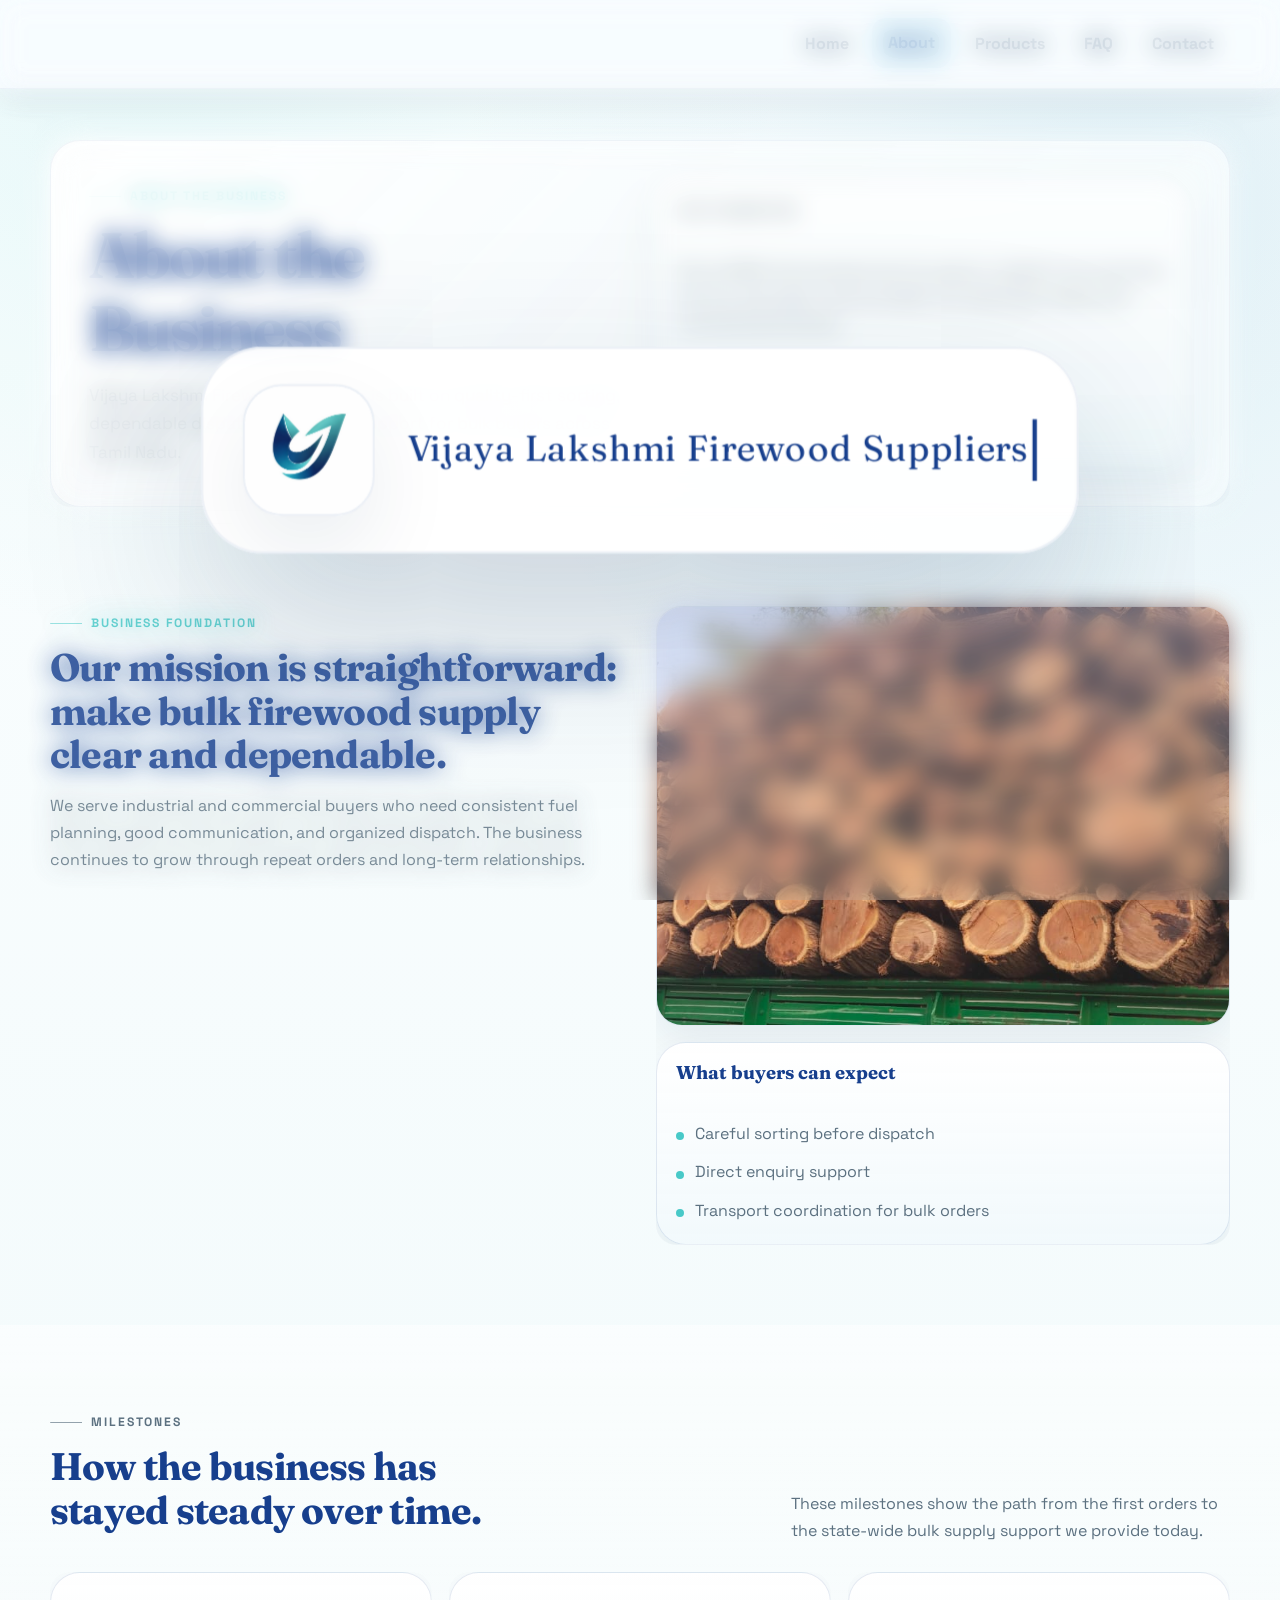
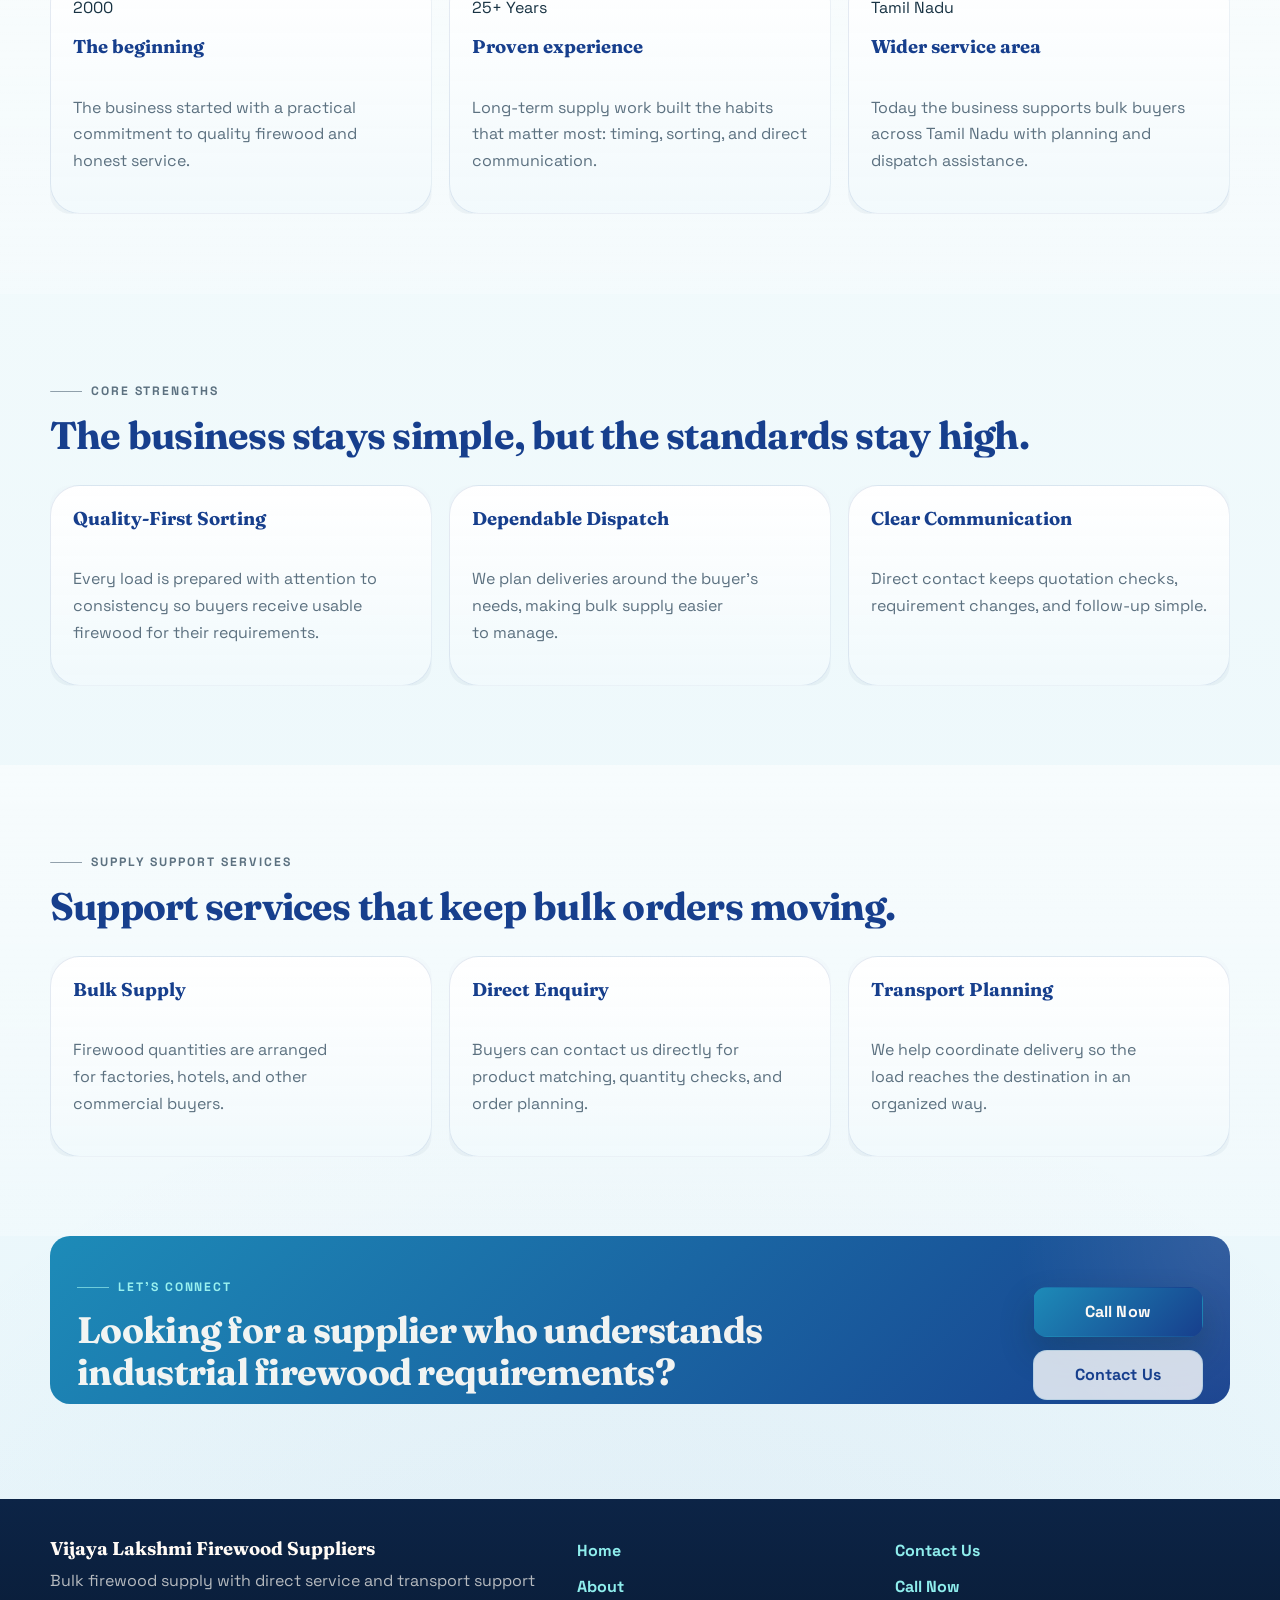
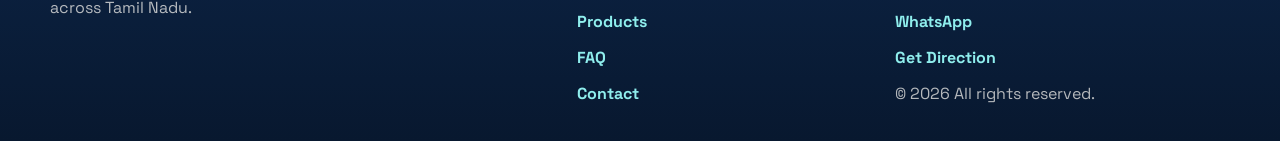
==== commit 35e4ed99: "update" ====
--- a/about.html
+++ b/about.html
@@ -13,7 +13,7 @@
           return;
         }
 
-        if (!window.localStorage.getItem("vlf_brand_intro_seen_v5")) {
+        if (!window.sessionStorage.getItem("vlf_brand_intro_seen_session_v1")) {
           document.documentElement.classList.add("brand-intro-first-visit");
         }
       } catch (error) {
--- a/assets/css/styles.css
+++ b/assets/css/styles.css
@@ -103,6 +103,7 @@
   align-items: center;
   gap: 0.9rem;
   min-width: 0;
+  transition: opacity 240ms ease, transform 240ms ease, filter 240ms ease;
 }
 
 .brand-logo {
@@ -134,7 +135,9 @@
 }
 
 .brand-intro-first-visit .site-header .brand {
-  visibility: hidden;
+  opacity: 0;
+  transform: translateY(-4px) scale(0.985);
+  filter: blur(3px);
   pointer-events: none;
 }
 
